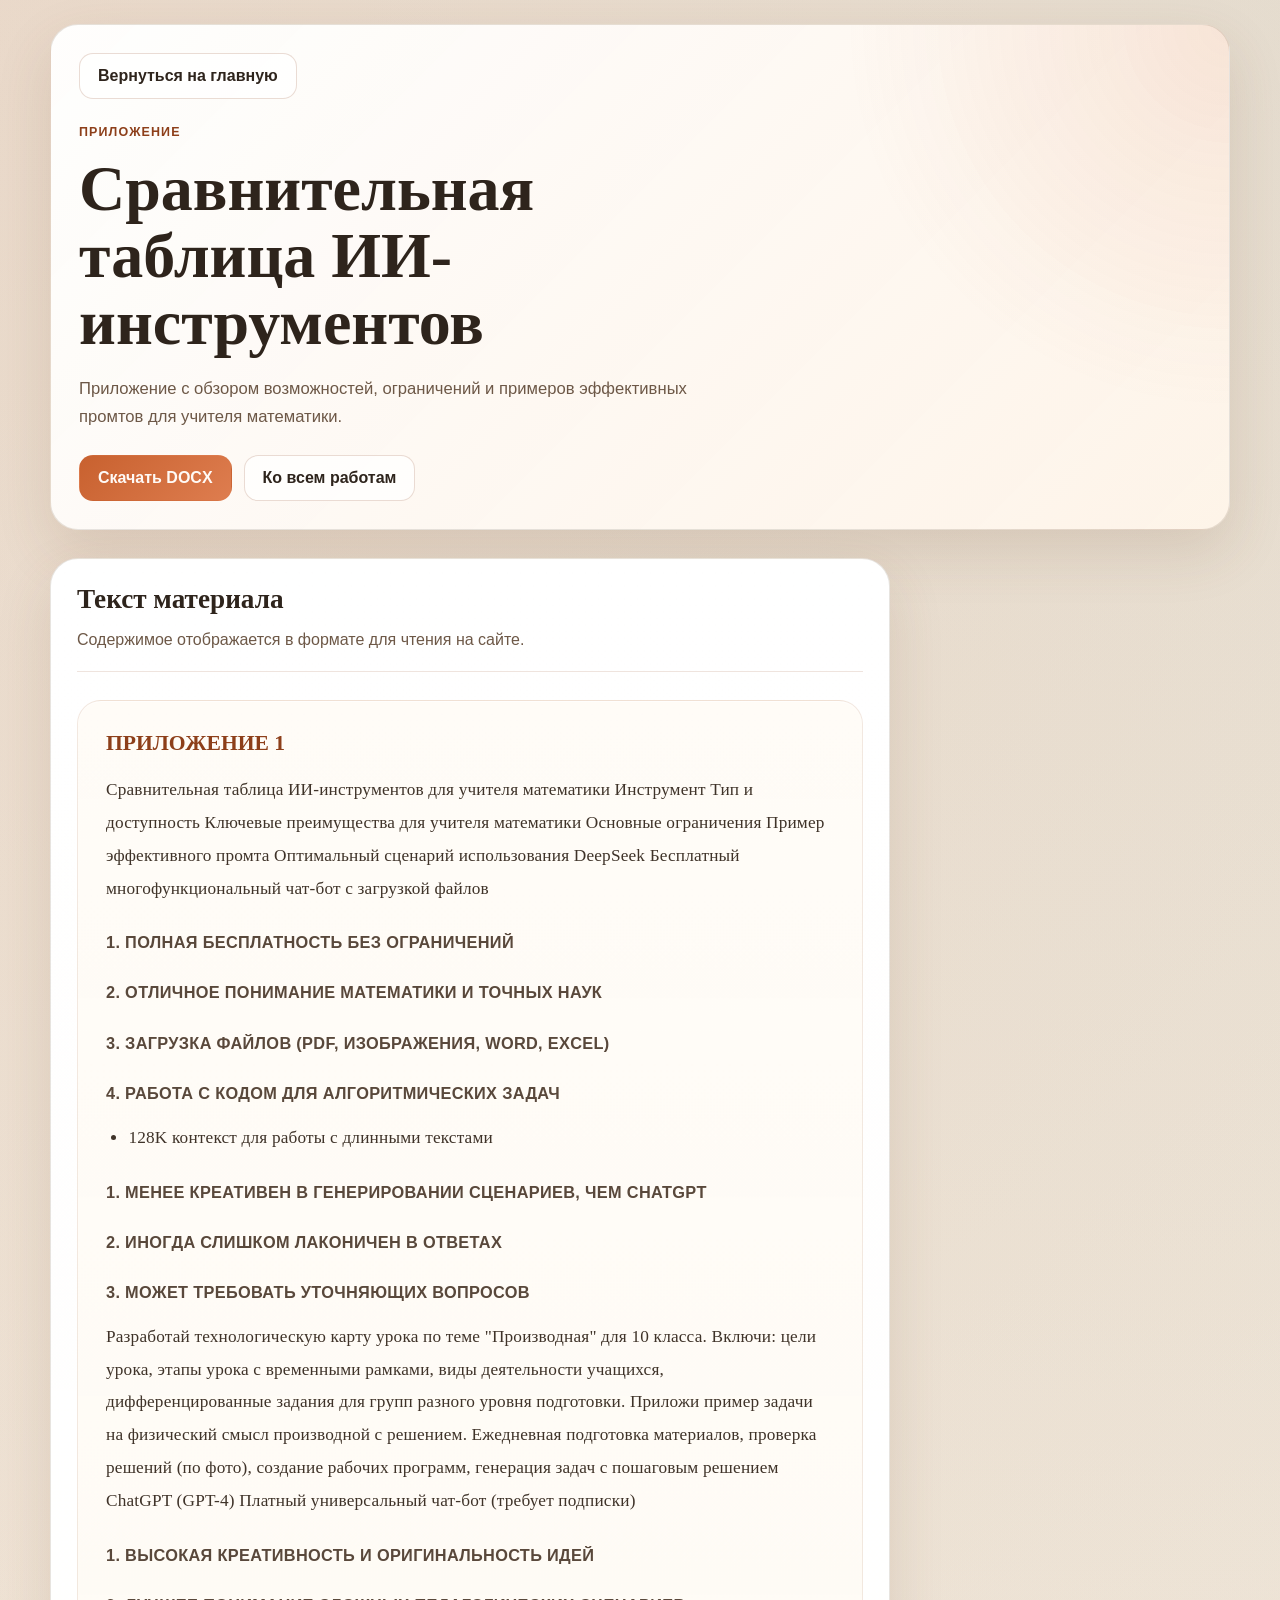
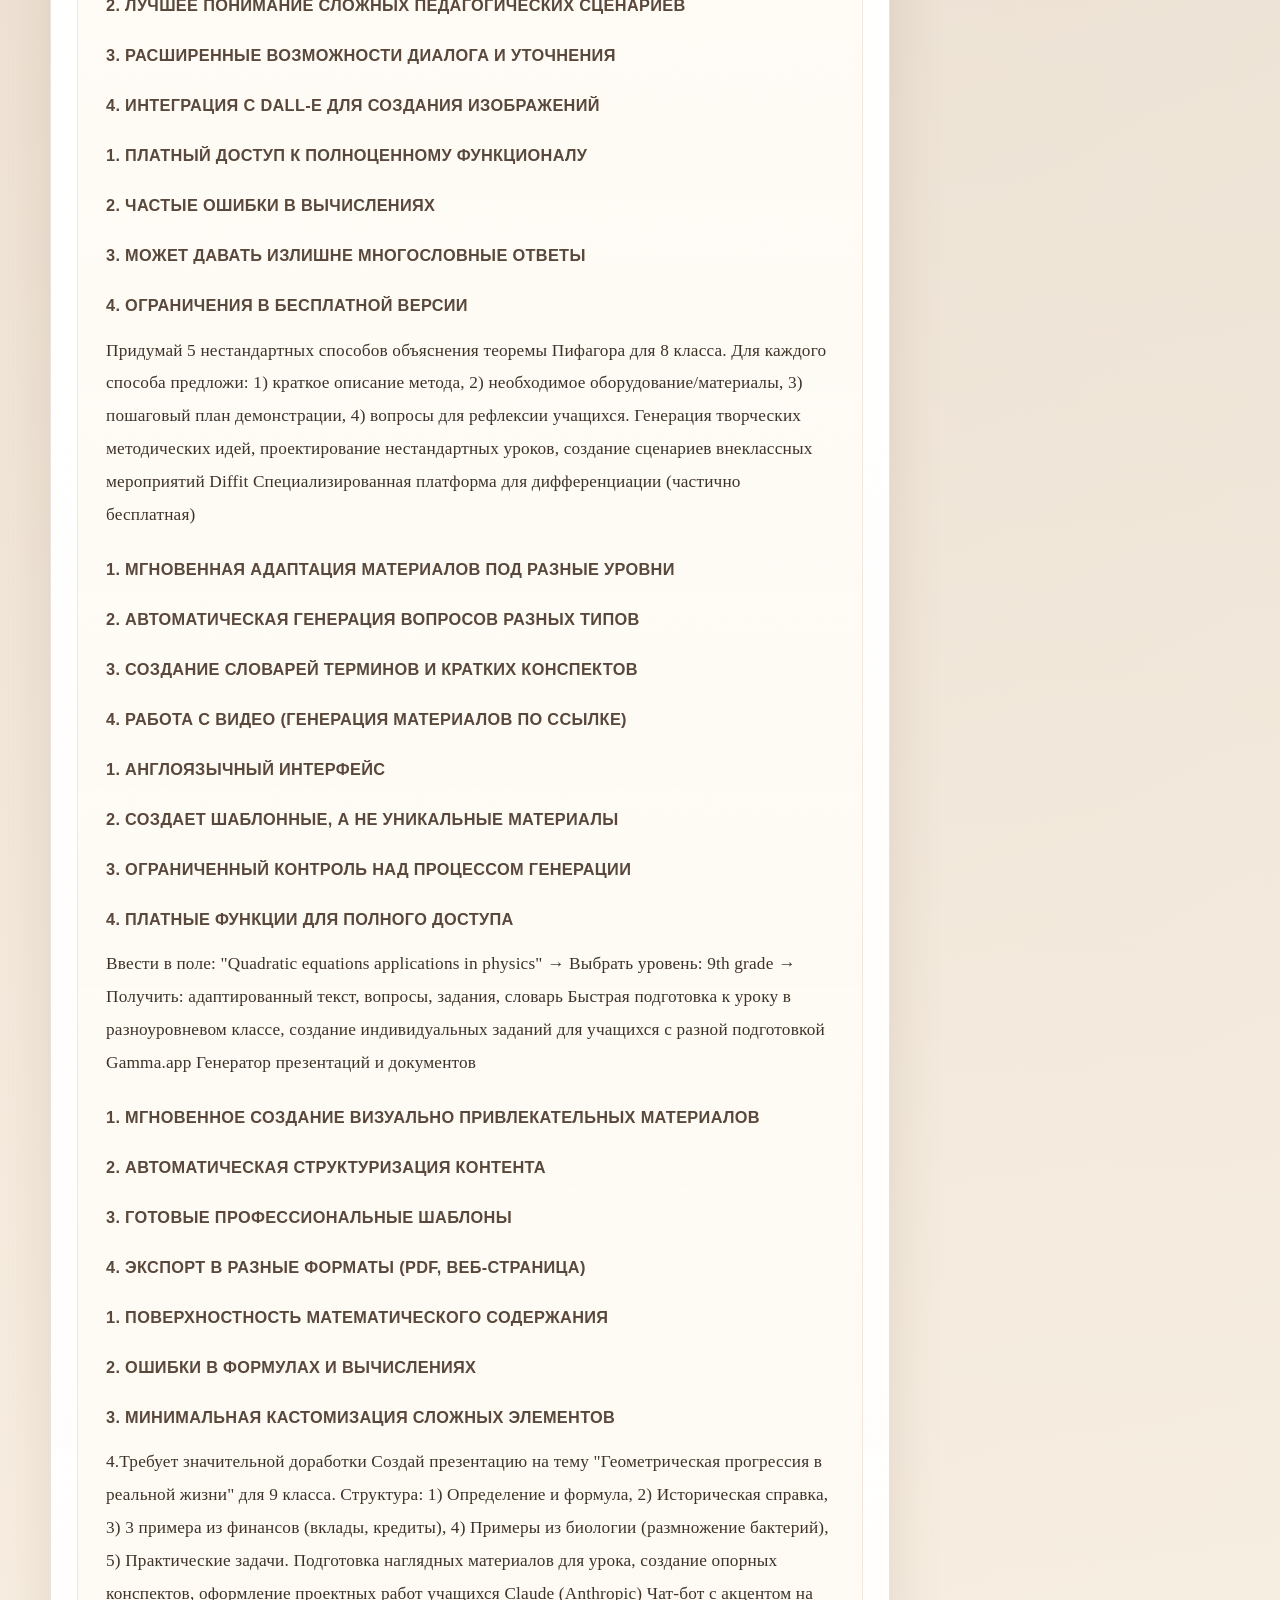
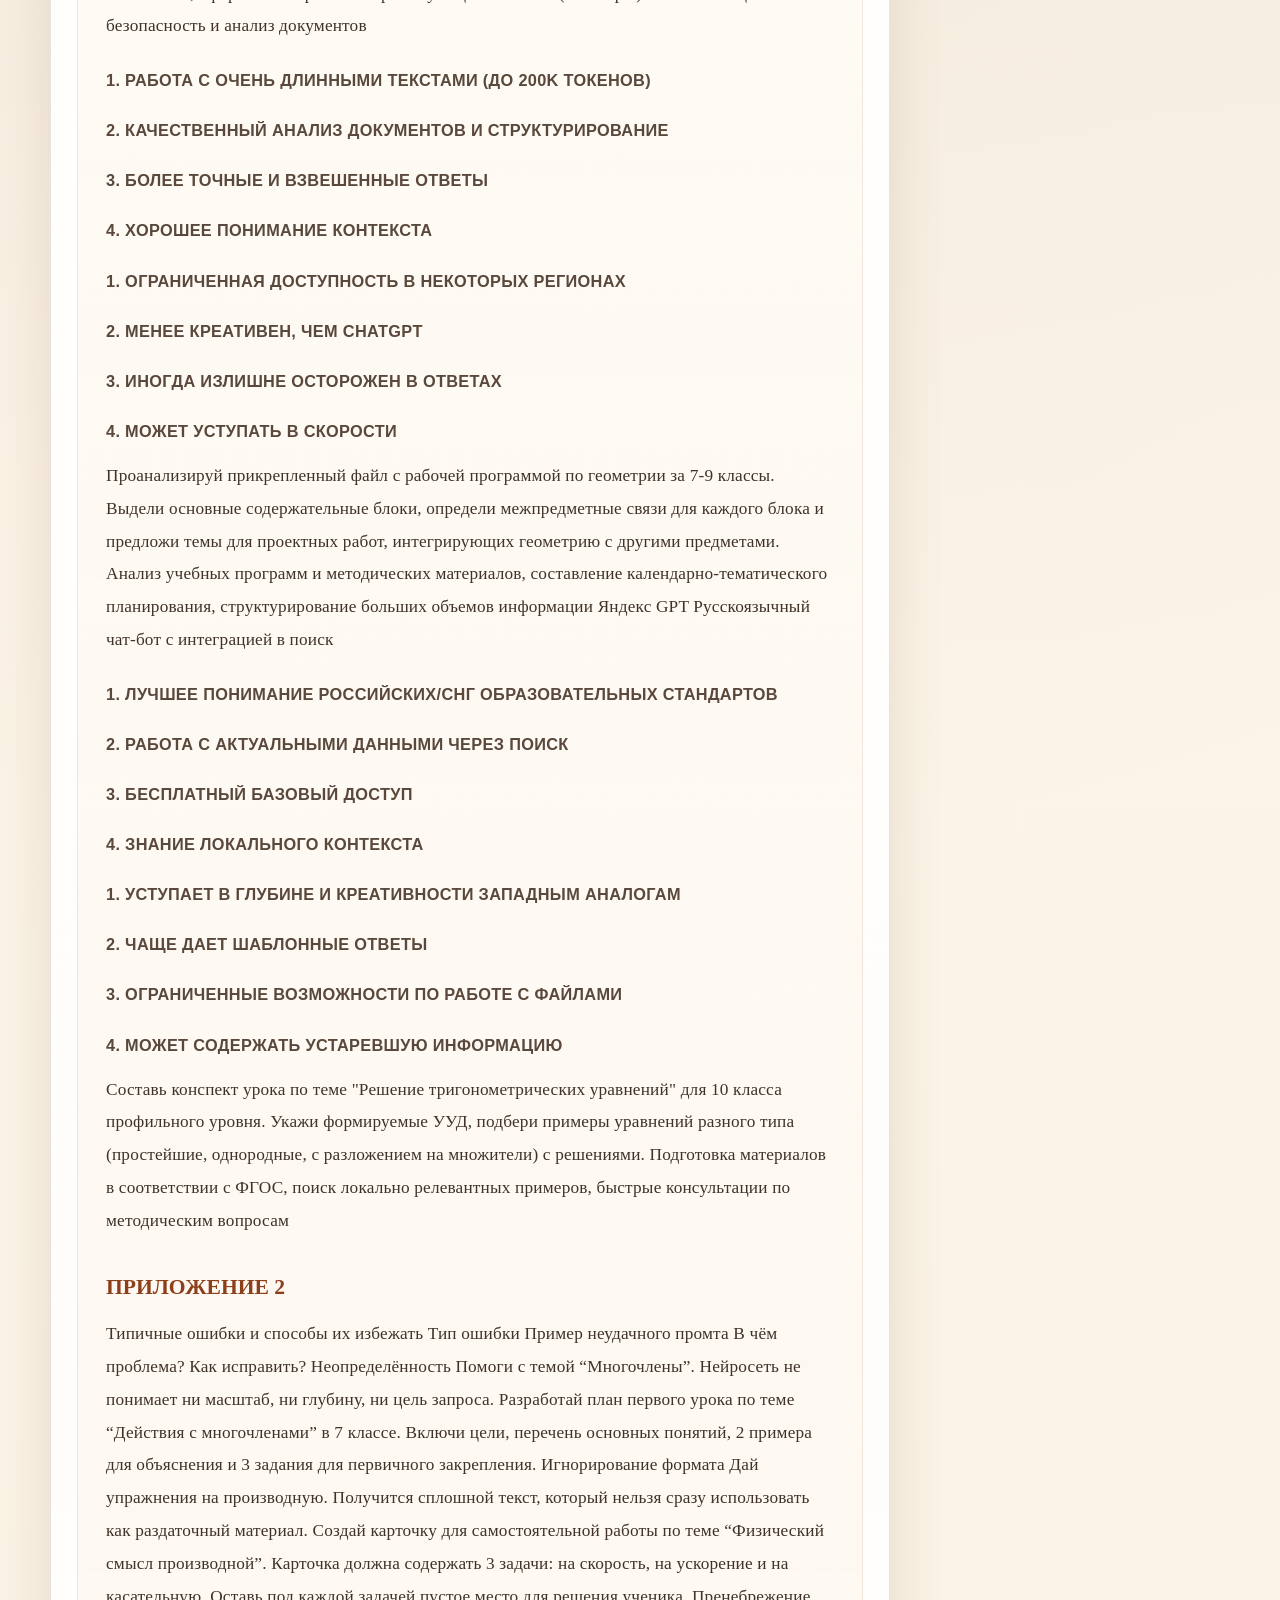
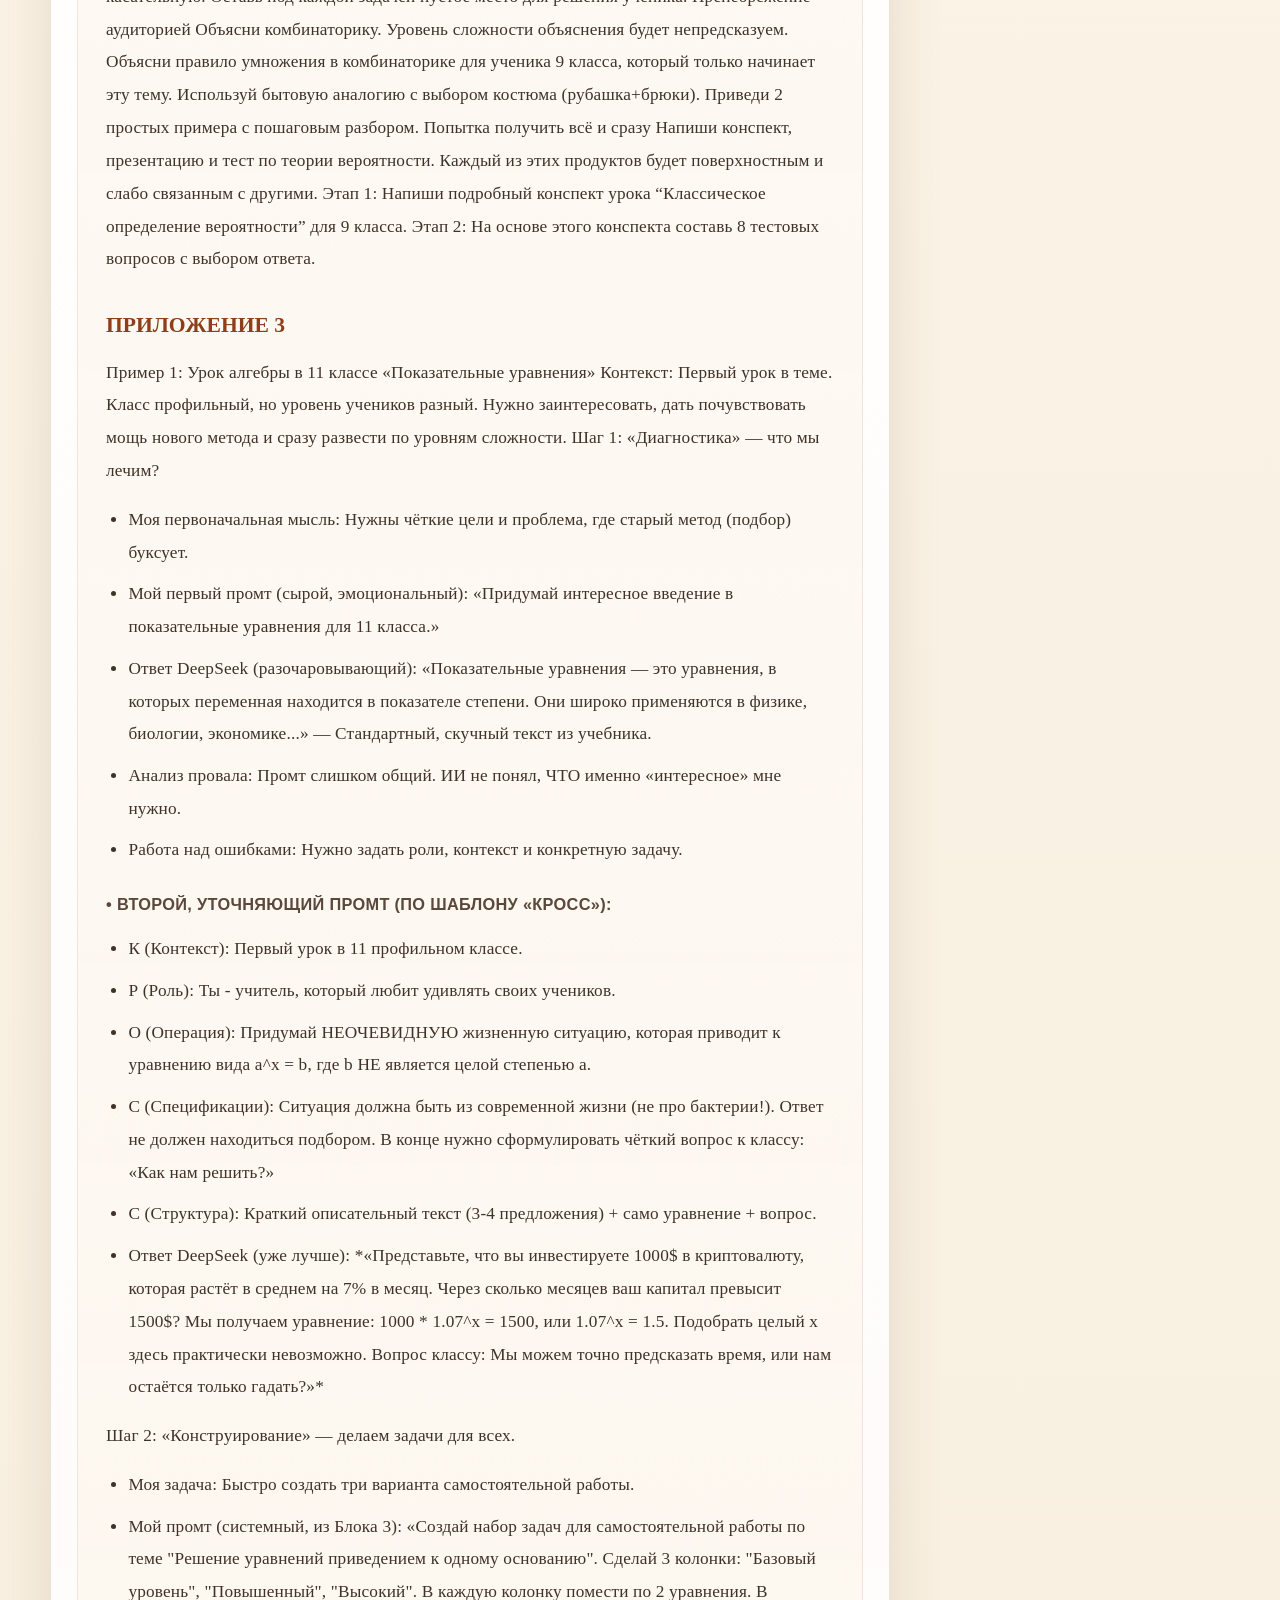
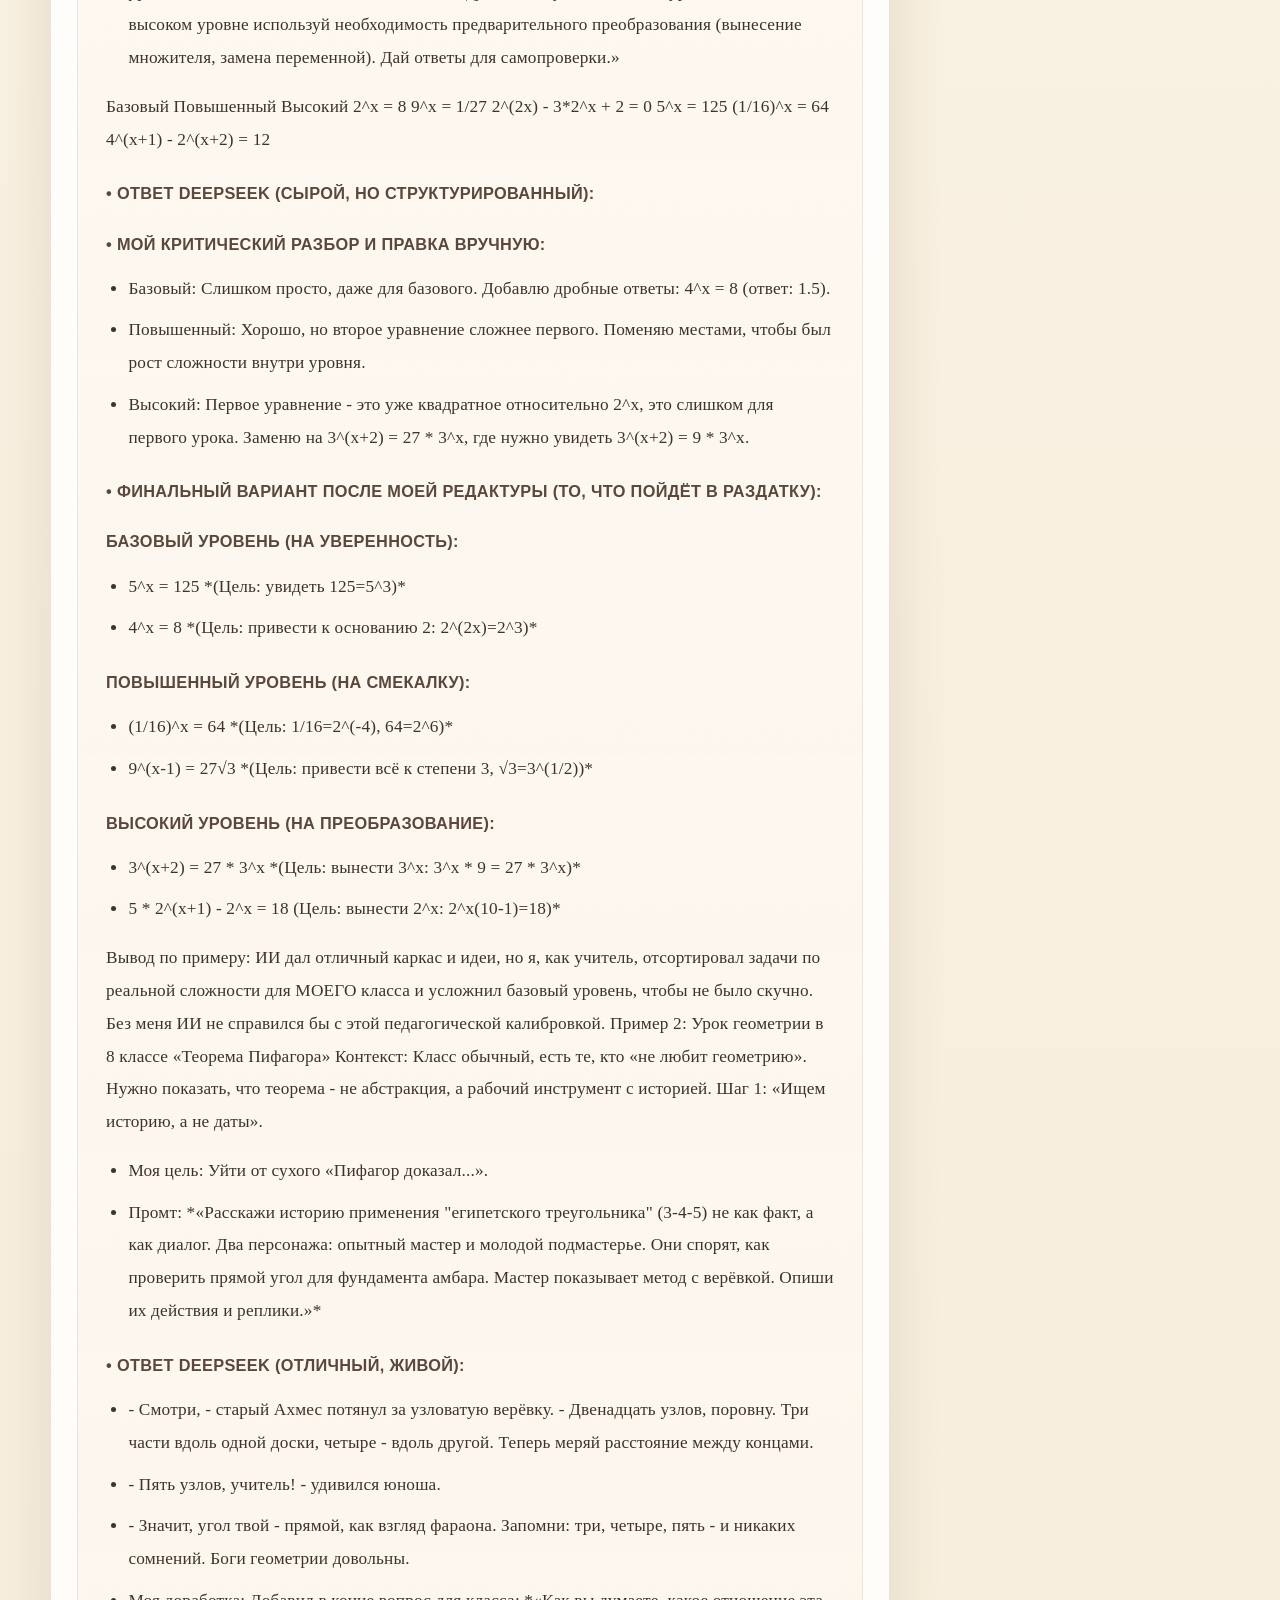
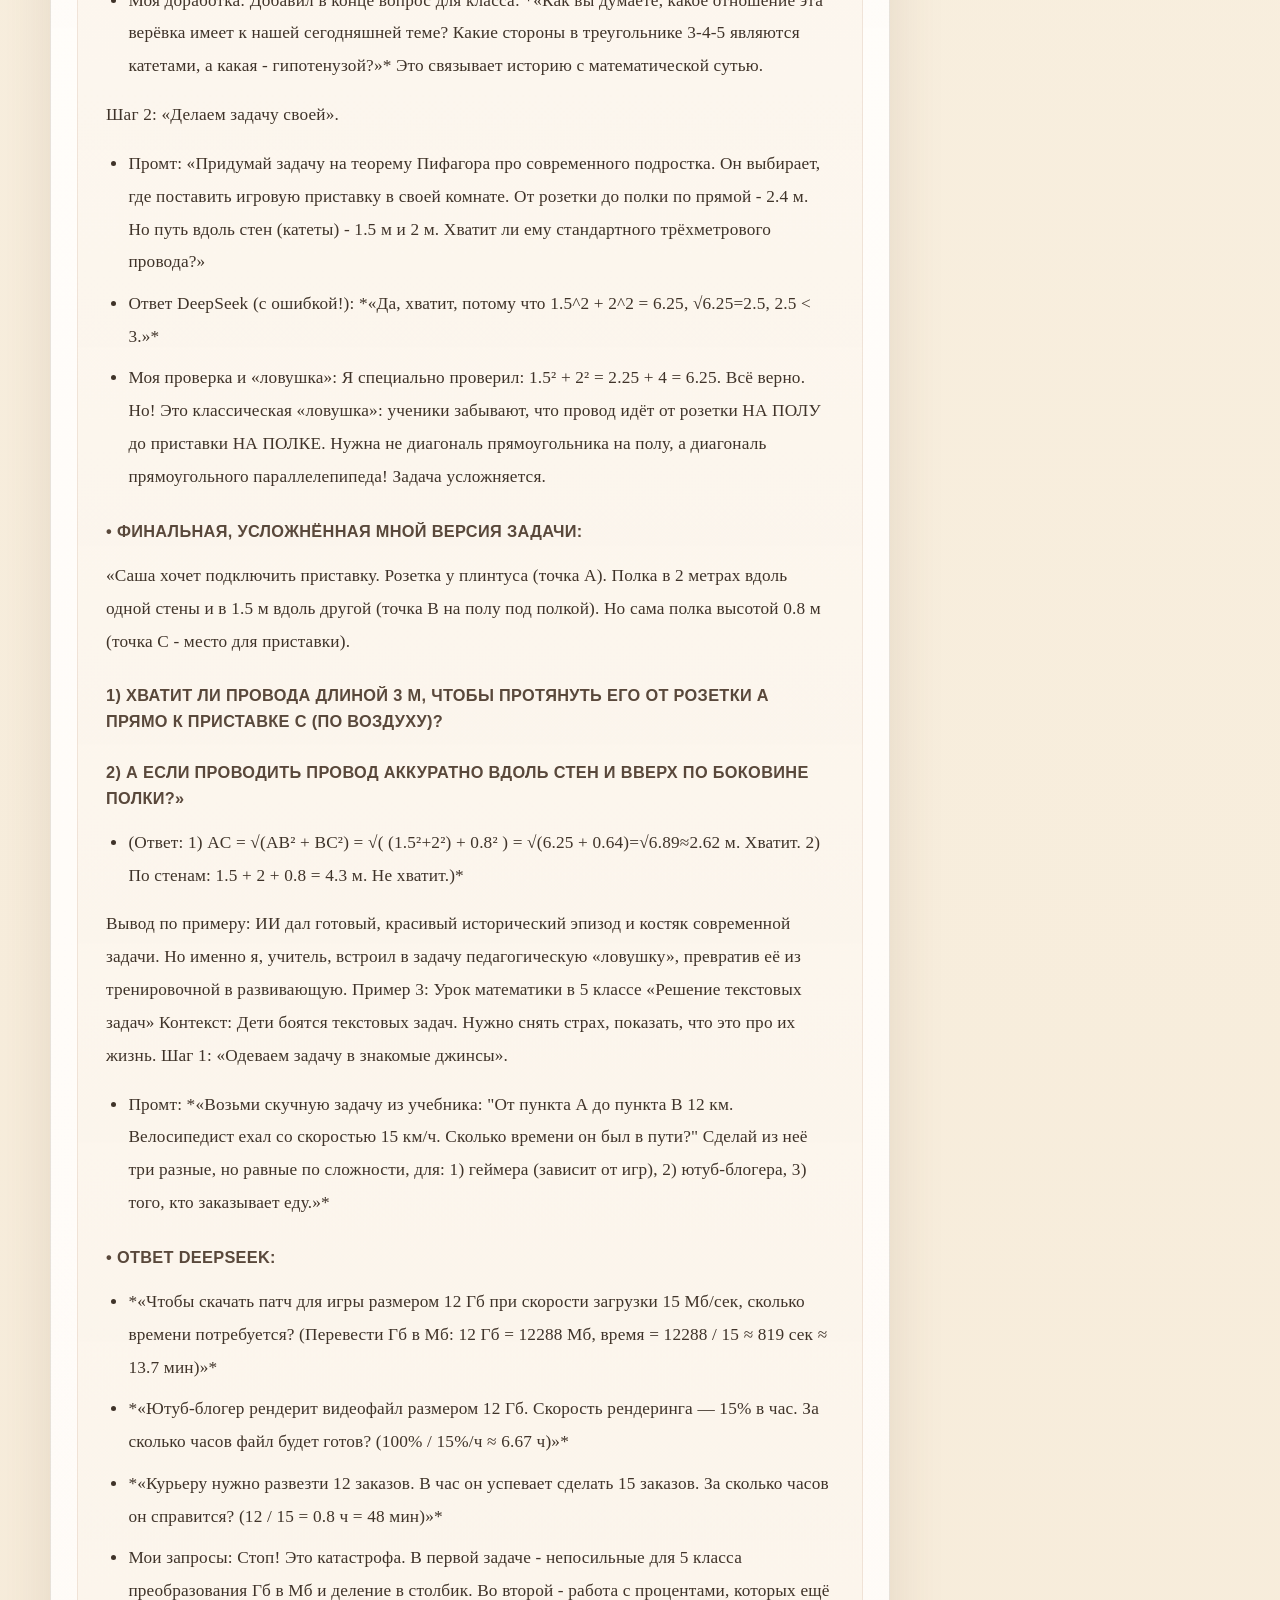
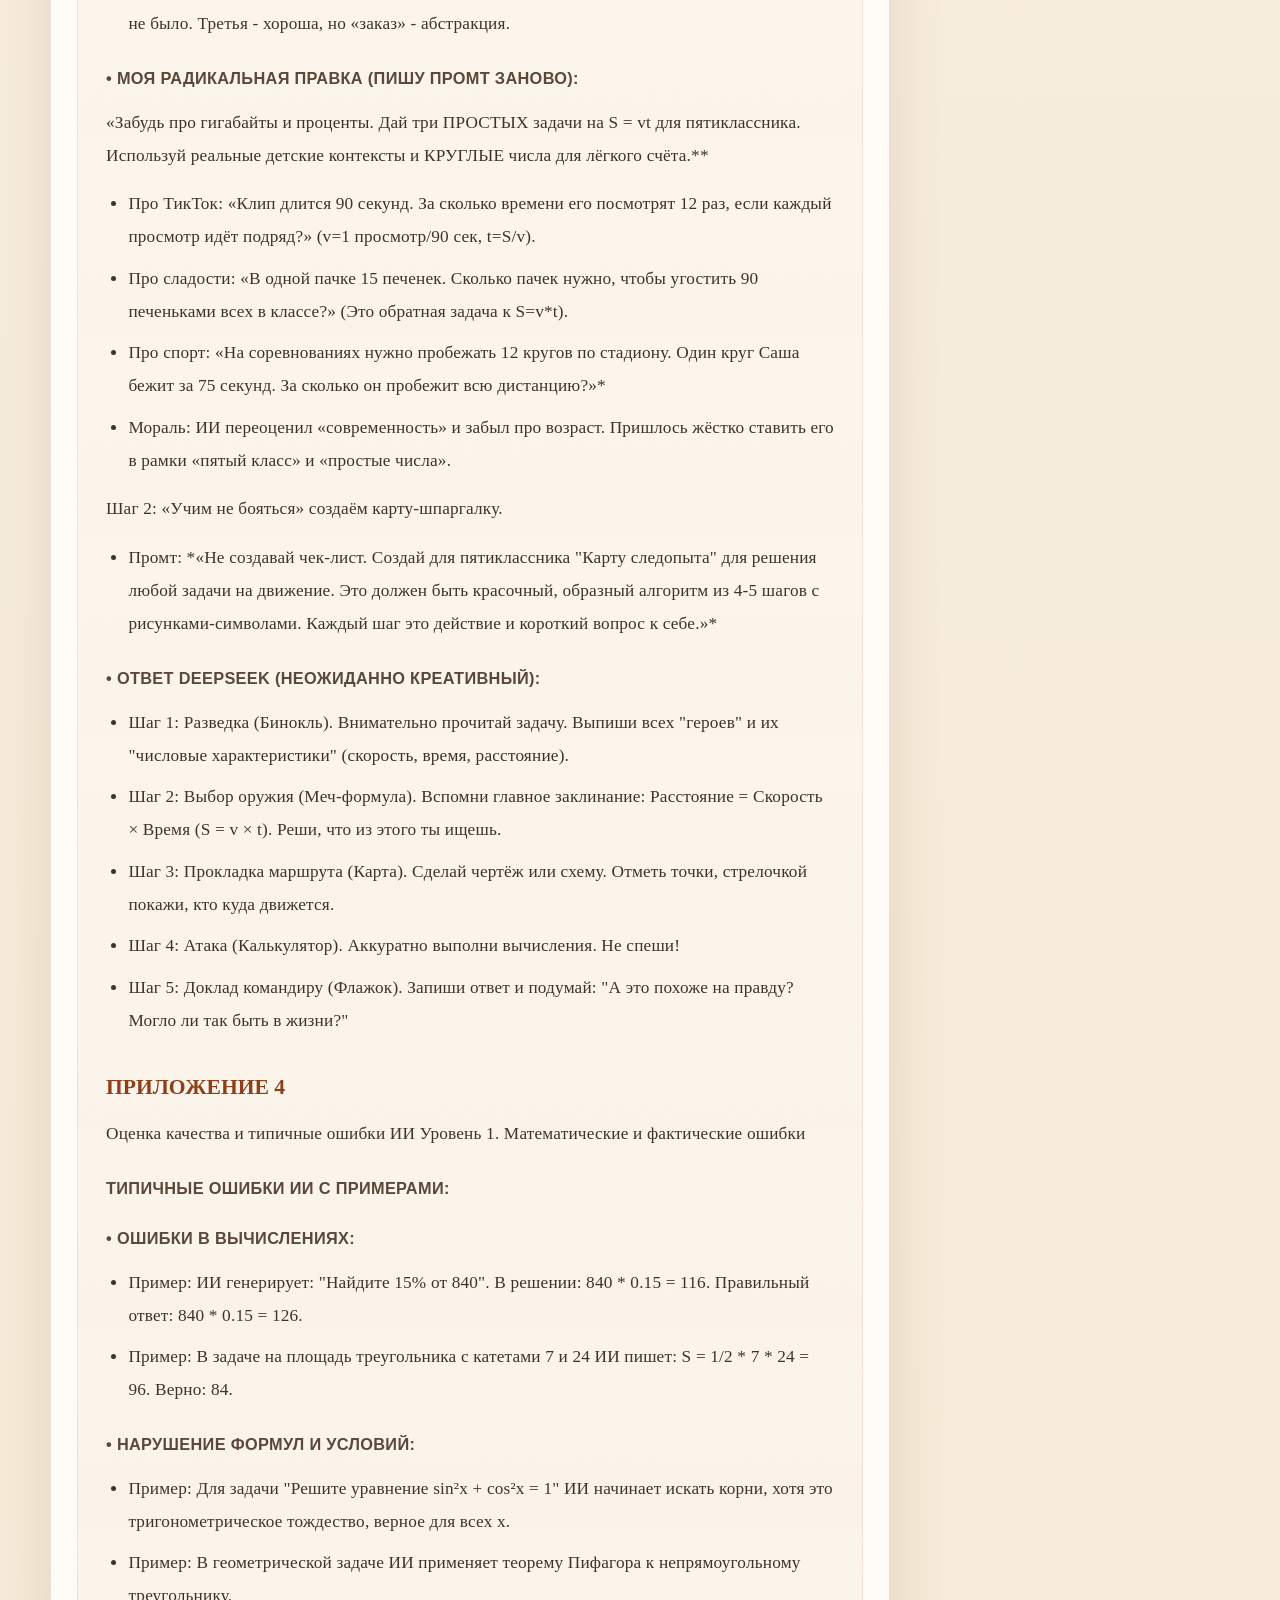
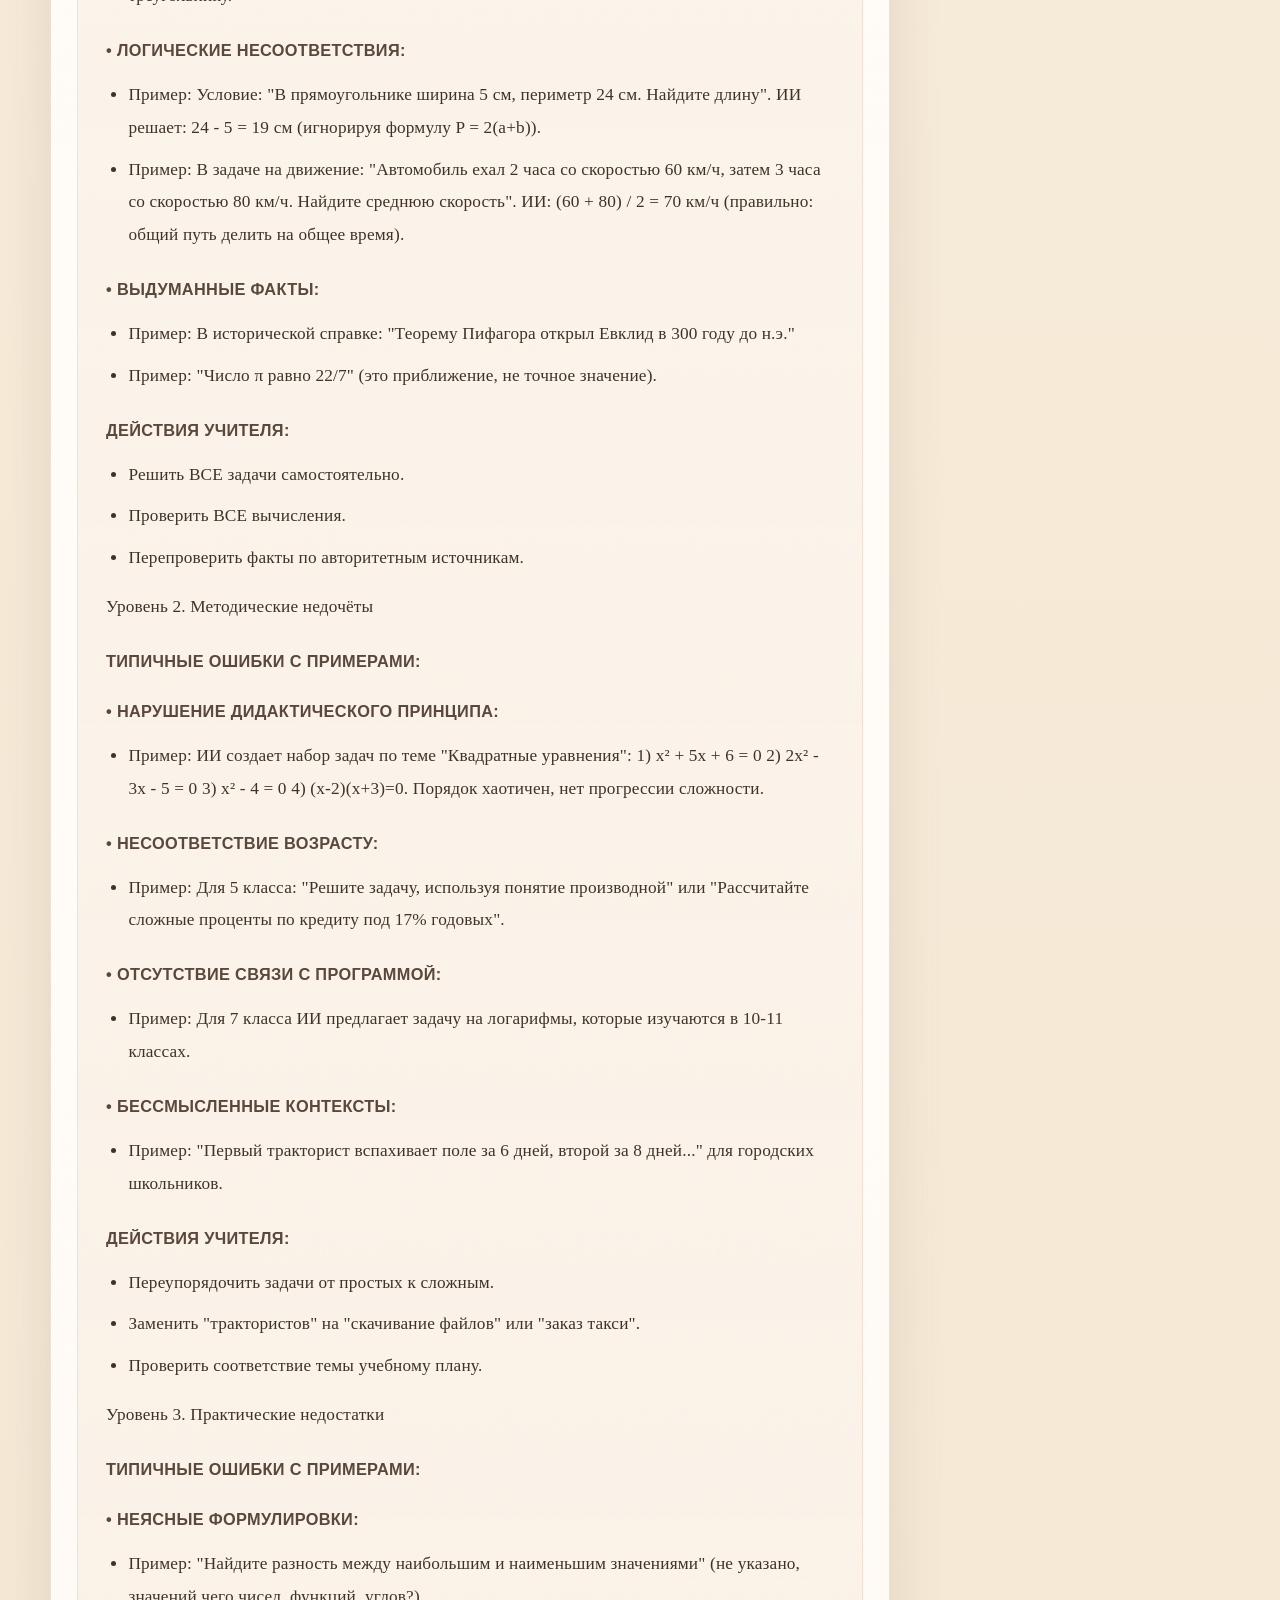
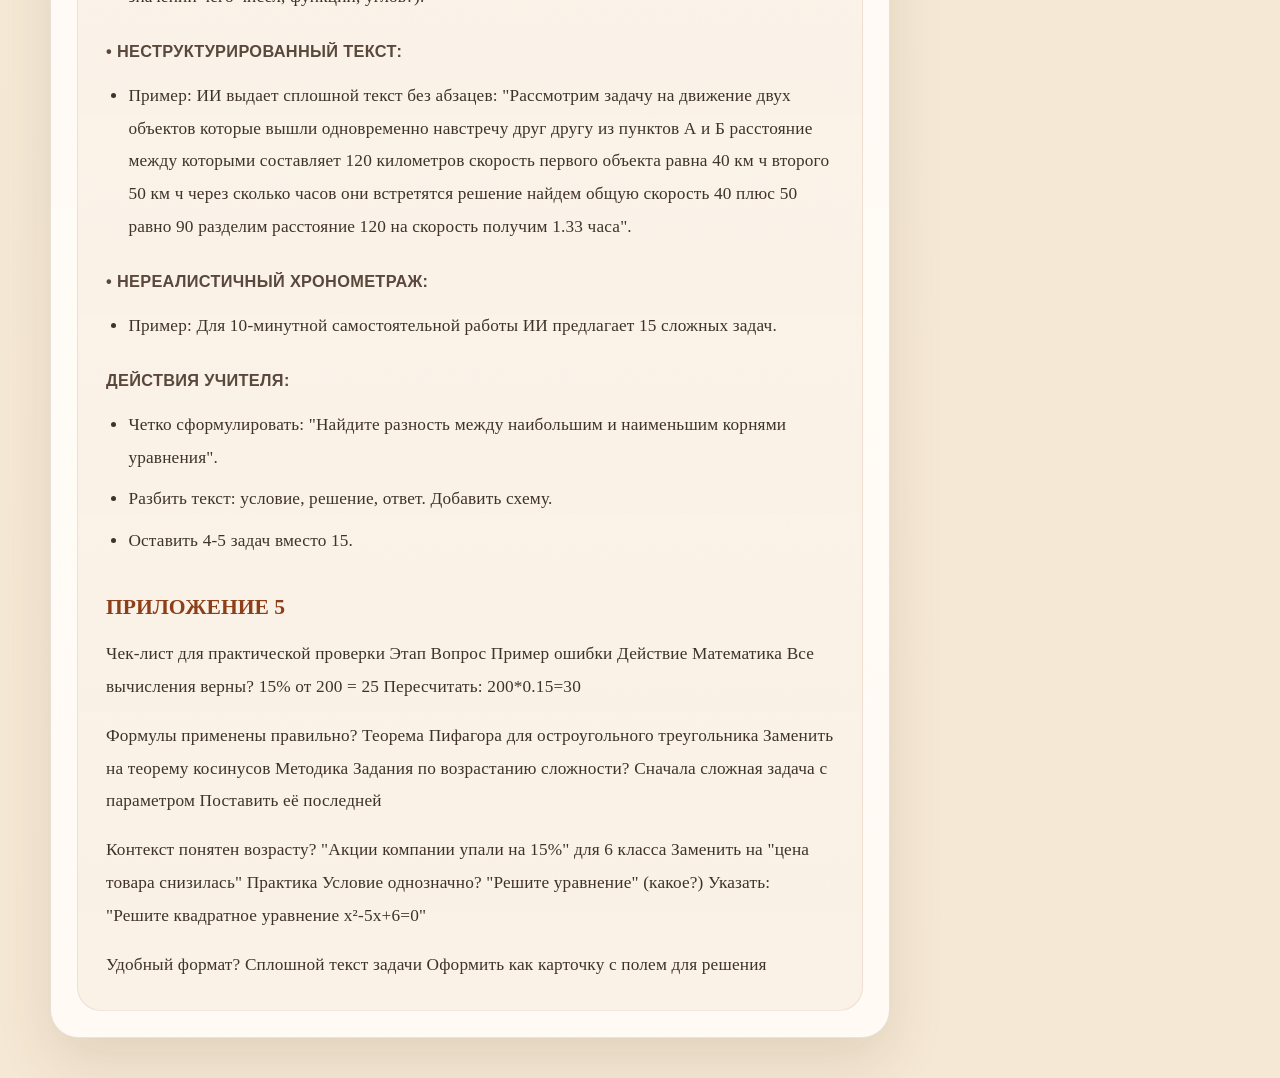
==== works/appendix-ai-tools.html @ 7490696b "Polish portfolio work pages" ====
<!DOCTYPE html>
<html lang="ru">
<head>
  <meta charset="UTF-8">
  <meta name="viewport" content="width=device-width, initial-scale=1.0">
  <title>Сравнительная таблица ИИ-инструментов | Портфолио</title>
  <meta name="description" content="Приложение с обзором возможностей, ограничений и примеров эффективных промтов для учителя математики.">
  <link rel="stylesheet" href="../viewer.css">
</head>
<body>
  <div class="viewer-shell">
    <header class="viewer-header">
      <a class="back-link" href="../index.html">Вернуться на главную</a>
      <div class="viewer-intro">
        <p class="viewer-kicker">Приложение</p>
        <h1>Сравнительная таблица ИИ-инструментов</h1>
        <p class="viewer-summary">Приложение с обзором возможностей, ограничений и примеров эффективных промтов для учителя математики.</p>
      </div>
      <div class="viewer-actions">
        <a class="button button-primary" href="../appendix-ai-tools.docx" download>Скачать DOCX</a>
        <a class="button button-secondary" href="../index.html#works">Ко всем работам</a>
      </div>
    </header>

    <main class="viewer-layout">
      <section class="content-card">
        <div class="content-card-head">
          <h2>Текст материала</h2>
          <p>Содержимое отображается в формате для чтения на сайте.</p>
        </div>
        <article class="document-content">
        <h3>ПРИЛОЖЕНИЕ 1</h3>
        <p>Сравнительная таблица ИИ-инструментов для учителя математики Инструмент Тип и доступность Ключевые преимущества для учителя математики Основные ограничения Пример эффективного промта Оптимальный сценарий использования DeepSeek Бесплатный многофункциональный чат-бот с загрузкой файлов</p>
        <h4>1. Полная бесплатность без ограничений</h4>
        <h4>2. Отличное понимание математики и точных наук</h4>
        <h4>3. Загрузка файлов (PDF, изображения, Word, Excel)</h4>
        <h4>4. Работа с кодом для алгоритмических задач</h4>
        <ul><li>128K контекст для работы с длинными текстами</li></ul>
        <h4>1. Менее креативен в генерировании сценариев, чем ChatGPT</h4>
        <h4>2. Иногда слишком лаконичен в ответах</h4>
        <h4>3. Может требовать уточняющих вопросов</h4>
        <p>Разработай технологическую карту урока по теме &quot;Производная&quot; для 10 класса. Включи: цели урока, этапы урока с временными рамками, виды деятельности учащихся, дифференцированные задания для групп разного уровня подготовки. Приложи пример задачи на физический смысл производной с решением. Ежедневная подготовка материалов, проверка решений (по фото), создание рабочих программ, генерация задач с пошаговым решением ChatGPT (GPT-4) Платный универсальный чат-бот (требует подписки)</p>
        <h4>1. Высокая креативность и оригинальность идей</h4>
        <h4>2. Лучшее понимание сложных педагогических сценариев</h4>
        <h4>3. Расширенные возможности диалога и уточнения</h4>
        <h4>4. Интеграция с DALL-E для создания изображений</h4>
        <h4>1. Платный доступ к полноценному функционалу</h4>
        <h4>2. Частые ошибки в вычислениях</h4>
        <h4>3. Может давать излишне многословные ответы</h4>
        <h4>4. Ограничения в бесплатной версии</h4>
        <p>Придумай 5 нестандартных способов объяснения теоремы Пифагора для 8 класса. Для каждого способа предложи: 1) краткое описание метода, 2) необходимое оборудование/материалы, 3) пошаговый план демонстрации, 4) вопросы для рефлексии учащихся. Генерация творческих методических идей, проектирование нестандартных уроков, создание сценариев внеклассных мероприятий Diffit Специализированная платформа для дифференциации (частично бесплатная)</p>
        <h4>1. Мгновенная адаптация материалов под разные уровни</h4>
        <h4>2. Автоматическая генерация вопросов разных типов</h4>
        <h4>3. Создание словарей терминов и кратких конспектов</h4>
        <h4>4. Работа с видео (генерация материалов по ссылке)</h4>
        <h4>1. Англоязычный интерфейс</h4>
        <h4>2. Создает шаблонные, а не уникальные материалы</h4>
        <h4>3. Ограниченный контроль над процессом генерации</h4>
        <h4>4. Платные функции для полного доступа</h4>
        <p>Ввести в поле: &quot;Quadratic equations applications in physics&quot; → Выбрать уровень: 9th grade → Получить: адаптированный текст, вопросы, задания, словарь Быстрая подготовка к уроку в разноуровневом классе, создание индивидуальных заданий для учащихся с разной подготовкой Gamma.app Генератор презентаций и документов</p>
        <h4>1. Мгновенное создание визуально привлекательных материалов</h4>
        <h4>2. Автоматическая структуризация контента</h4>
        <h4>3. Готовые профессиональные шаблоны</h4>
        <h4>4. Экспорт в разные форматы (PDF, веб-страница)</h4>
        <h4>1. Поверхностность математического содержания</h4>
        <h4>2. Ошибки в формулах и вычислениях</h4>
        <h4>3. Минимальная кастомизация сложных элементов</h4>
        <p>4.Требует значительной доработки Создай презентацию на тему &quot;Геометрическая прогрессия в реальной жизни&quot; для 9 класса. Структура: 1) Определение и формула, 2) Историческая справка, 3) 3 примера из финансов (вклады, кредиты), 4) Примеры из биологии (размножение бактерий), 5) Практические задачи. Подготовка наглядных материалов для урока, создание опорных конспектов, оформление проектных работ учащихся Claude (Anthropic) Чат-бот с акцентом на безопасность и анализ документов</p>
        <h4>1. Работа с очень длинными текстами (до 200K токенов)</h4>
        <h4>2. Качественный анализ документов и структурирование</h4>
        <h4>3. Более точные и взвешенные ответы</h4>
        <h4>4. Хорошее понимание контекста</h4>
        <h4>1. Ограниченная доступность в некоторых регионах</h4>
        <h4>2. Менее креативен, чем ChatGPT</h4>
        <h4>3. Иногда излишне осторожен в ответах</h4>
        <h4>4. Может уступать в скорости</h4>
        <p>Проанализируй прикрепленный файл с рабочей программой по геометрии за 7-9 классы. Выдели основные содержательные блоки, определи межпредметные связи для каждого блока и предложи темы для проектных работ, интегрирующих геометрию с другими предметами. Анализ учебных программ и методических материалов, составление календарно-тематического планирования, структурирование больших объемов информации Яндекс GPT Русскоязычный чат-бот с интеграцией в поиск</p>
        <h4>1. Лучшее понимание российских/СНГ образовательных стандартов</h4>
        <h4>2. Работа с актуальными данными через поиск</h4>
        <h4>3. Бесплатный базовый доступ</h4>
        <h4>4. Знание локального контекста</h4>
        <h4>1. Уступает в глубине и креативности западным аналогам</h4>
        <h4>2. Чаще дает шаблонные ответы</h4>
        <h4>3. Ограниченные возможности по работе с файлами</h4>
        <h4>4. Может содержать устаревшую информацию</h4>
        <p>Составь конспект урока по теме &quot;Решение тригонометрических уравнений&quot; для 10 класса профильного уровня. Укажи формируемые УУД, подбери примеры уравнений разного типа (простейшие, однородные, с разложением на множители) с решениями. Подготовка материалов в соответствии с ФГОС, поиск локально релевантных примеров, быстрые консультации по методическим вопросам</p>
        <h3>ПРИЛОЖЕНИЕ 2</h3>
        <p>Типичные ошибки и способы их избежать Тип ошибки Пример неудачного промта В чём проблема? Как исправить? Неопределённость Помоги с темой “Многочлены”. Нейросеть не понимает ни масштаб, ни глубину, ни цель запроса. Разработай план первого урока по теме “Действия с многочленами” в 7 классе. Включи цели, перечень основных понятий, 2 примера для объяснения и 3 задания для первичного закрепления. Игнорирование формата Дай упражнения на производную. Получится сплошной текст, который нельзя сразу использовать как раздаточный материал. Создай карточку для самостоятельной работы по теме “Физический смысл производной”. Карточка должна содержать 3 задачи: на скорость, на ускорение и на касательную. Оставь под каждой задачей пустое место для решения ученика. Пренебрежение аудиторией Объясни комбинаторику. Уровень сложности объяснения будет непредсказуем. Объясни правило умножения в комбинаторике для ученика 9 класса, который только начинает эту тему. Используй бытовую аналогию с выбором костюма (рубашка+брюки). Приведи 2 простых примера с пошаговым разбором. Попытка получить всё и сразу Напиши конспект, презентацию и тест по теории вероятности. Каждый из этих продуктов будет поверхностным и слабо связанным с другими. Этап 1: Напиши подробный конспект урока “Классическое определение вероятности” для 9 класса. Этап 2: На основе этого конспекта составь 8 тестовых вопросов с выбором ответа.</p>
        <h3>ПРИЛОЖЕНИЕ 3</h3>
        <p>Пример 1: Урок алгебры в 11 классе «Показательные уравнения» Контекст: Первый урок в теме. Класс профильный, но уровень учеников разный. Нужно заинтересовать, дать почувствовать мощь нового метода и сразу развести по уровням сложности. Шаг 1: «Диагностика» — что мы лечим?</p>
        <ul><li>Моя первоначальная мысль: Нужны чёткие цели и проблема, где старый метод (подбор) буксует.</li><li>Мой первый промт (сырой, эмоциональный): «Придумай интересное введение в показательные уравнения для 11 класса.»</li><li>Ответ DeepSeek (разочаровывающий): «Показательные уравнения — это уравнения, в которых переменная находится в показателе степени. Они широко применяются в физике, биологии, экономике...» — Стандартный, скучный текст из учебника.</li><li>Анализ провала: Промт слишком общий. ИИ не понял, ЧТО именно «интересное» мне нужно.</li><li>Работа над ошибками: Нужно задать роли, контекст и конкретную задачу.</li></ul>
        <h4>• Второй, уточняющий промт (по шаблону «КРОСС»):</h4>
        <ul><li>К (Контекст): Первый урок в 11 профильном классе.</li><li>Р (Роль): Ты - учитель, который любит удивлять своих учеников.</li><li>О (Операция): Придумай НЕОЧЕВИДНУЮ жизненную ситуацию, которая приводит к уравнению вида a^x = b, где b НЕ является целой степенью a.</li><li>С (Спецификации): Ситуация должна быть из современной жизни (не про бактерии!). Ответ не должен находиться подбором. В конце нужно сформулировать чёткий вопрос к классу: «Как нам решить?»</li><li>С (Структура): Краткий описательный текст (3-4 предложения) + само уравнение + вопрос.</li><li>Ответ DeepSeek (уже лучше): *«Представьте, что вы инвестируете 1000$ в криптовалюту, которая растёт в среднем на 7% в месяц. Через сколько месяцев ваш капитал превысит 1500$? Мы получаем уравнение: 1000 * 1.07^x = 1500, или 1.07^x = 1.5. Подобрать целый x здесь практически невозможно. Вопрос классу: Мы можем точно предсказать время, или нам остаётся только гадать?»*</li></ul>
        <p>Шаг 2: «Конструирование» — делаем задачи для всех.</p>
        <ul><li>Моя задача: Быстро создать три варианта самостоятельной работы.</li><li>Мой промт (системный, из Блока 3): «Создай набор задач для самостоятельной работы по теме &quot;Решение уравнений приведением к одному основанию&quot;. Сделай 3 колонки: &quot;Базовый уровень&quot;, &quot;Повышенный&quot;, &quot;Высокий&quot;. В каждую колонку помести по 2 уравнения. В высоком уровне используй необходимость предварительного преобразования (вынесение множителя, замена переменной). Дай ответы для самопроверки.»</li></ul>
        <p>Базовый Повышенный Высокий 2^x = 8 9^x = 1/27 2^(2x) - 3*2^x + 2 = 0 5^x = 125 (1/16)^x = 64 4^(x+1) - 2^(x+2) = 12</p>
        <h4>• Ответ DeepSeek (сырой, но структурированный):</h4>
        <h4>• Мой критический разбор и правка вручную:</h4>
        <ul><li>Базовый: Слишком просто, даже для базового. Добавлю дробные ответы: 4^x = 8 (ответ: 1.5).</li><li>Повышенный: Хорошо, но второе уравнение сложнее первого. Поменяю местами, чтобы был рост сложности внутри уровня.</li><li>Высокий: Первое уравнение - это уже квадратное относительно 2^x, это слишком для первого урока. Заменю на 3^(x+2) = 27 * 3^x, где нужно увидеть 3^(x+2) = 9 * 3^x.</li></ul>
        <h4>• Финальный вариант после моей редактуры (то, что пойдёт в раздатку):</h4>
        <h4>Базовый уровень (на уверенность):</h4>
        <ul><li>5^x = 125 *(Цель: увидеть 125=5^3)*</li><li>4^x = 8 *(Цель: привести к основанию 2: 2^(2x)=2^3)*</li></ul>
        <h4>Повышенный уровень (на смекалку):</h4>
        <ul><li>(1/16)^x = 64 *(Цель: 1/16=2^(-4), 64=2^6)*</li><li>9^(x-1) = 27√3 *(Цель: привести всё к степени 3, √3=3^(1/2))*</li></ul>
        <h4>Высокий уровень (на преобразование):</h4>
        <ul><li>3^(x+2) = 27 * 3^x *(Цель: вынести 3^x: 3^x * 9 = 27 * 3^x)*</li><li>5 * 2^(x+1) - 2^x = 18 (Цель: вынести 2^x: 2^x(10-1)=18)*</li></ul>
        <p>Вывод по примеру: ИИ дал отличный каркас и идеи, но я, как учитель, отсортировал задачи по реальной сложности для МОЕГО класса и усложнил базовый уровень, чтобы не было скучно. Без меня ИИ не справился бы с этой педагогической калибровкой. Пример 2: Урок геометрии в 8 классе «Теорема Пифагора» Контекст: Класс обычный, есть те, кто «не любит геометрию». Нужно показать, что теорема - не абстракция, а рабочий инструмент с историей. Шаг 1: «Ищем историю, а не даты».</p>
        <ul><li>Моя цель: Уйти от сухого «Пифагор доказал...».</li><li>Промт: *«Расскажи историю применения &quot;египетского треугольника&quot; (3-4-5) не как факт, а как диалог. Два персонажа: опытный мастер и молодой подмастерье. Они спорят, как проверить прямой угол для фундамента амбара. Мастер показывает метод с верёвкой. Опиши их действия и реплики.»*</li></ul>
        <h4>• Ответ DeepSeek (отличный, живой):</h4>
        <ul><li>- Смотри, - старый Ахмес потянул за узловатую верёвку. - Двенадцать узлов, поровну. Три части вдоль одной доски, четыре - вдоль другой. Теперь меряй расстояние между концами.</li><li>- Пять узлов, учитель! - удивился юноша.</li><li>- Значит, угол твой - прямой, как взгляд фараона. Запомни: три, четыре, пять - и никаких сомнений. Боги геометрии довольны.</li><li>Моя доработка: Добавил в конце вопрос для класса: *«Как вы думаете, какое отношение эта верёвка имеет к нашей сегодняшней теме? Какие стороны в треугольнике 3-4-5 являются катетами, а какая - гипотенузой?»* Это связывает историю с математической сутью.</li></ul>
        <p>Шаг 2: «Делаем задачу своей».</p>
        <ul><li>Промт: «Придумай задачу на теорему Пифагора про современного подростка. Он выбирает, где поставить игровую приставку в своей комнате. От розетки до полки по прямой - 2.4 м. Но путь вдоль стен (катеты) - 1.5 м и 2 м. Хватит ли ему стандартного трёхметрового провода?»</li><li>Ответ DeepSeek (с ошибкой!): *«Да, хватит, потому что 1.5^2 + 2^2 = 6.25, √6.25=2.5, 2.5 &lt; 3.»*</li><li>Моя проверка и «ловушка»: Я специально проверил: 1.5² + 2² = 2.25 + 4 = 6.25. Всё верно. Но! Это классическая «ловушка»: ученики забывают, что провод идёт от розетки НА ПОЛУ до приставки НА ПОЛКЕ. Нужна не диагональ прямоугольника на полу, а диагональ прямоугольного параллелепипеда! Задача усложняется.</li></ul>
        <h4>• Финальная, усложнённая мной версия задачи:</h4>
        <p>«Саша хочет подключить приставку. Розетка у плинтуса (точка А). Полка в 2 метрах вдоль одной стены и в 1.5 м вдоль другой (точка B на полу под полкой). Но сама полка высотой 0.8 м (точка C - место для приставки).</p>
        <h4>1) Хватит ли провода длиной 3 м, чтобы протянуть его от розетки А прямо к приставке С (по воздуху)?</h4>
        <h4>2) А если проводить провод аккуратно вдоль стен и вверх по боковине полки?»</h4>
        <ul><li>(Ответ: 1) AC = √(AB² + BC²) = √( (1.5²+2²) + 0.8² ) = √(6.25 + 0.64)=√6.89≈2.62 м. Хватит. 2) По стенам: 1.5 + 2 + 0.8 = 4.3 м. Не хватит.)*</li></ul>
        <p>Вывод по примеру: ИИ дал готовый, красивый исторический эпизод и костяк современной задачи. Но именно я, учитель, встроил в задачу педагогическую «ловушку», превратив её из тренировочной в развивающую. Пример 3: Урок математики в 5 классе «Решение текстовых задач» Контекст: Дети боятся текстовых задач. Нужно снять страх, показать, что это про их жизнь. Шаг 1: «Одеваем задачу в знакомые джинсы».</p>
        <ul><li>Промт: *«Возьми скучную задачу из учебника: &quot;От пункта А до пункта В 12 км. Велосипедист ехал со скоростью 15 км/ч. Сколько времени он был в пути?&quot; Сделай из неё три разные, но равные по сложности, для: 1) геймера (зависит от игр), 2) ютуб-блогера, 3) того, кто заказывает еду.»*</li></ul>
        <h4>• Ответ DeepSeek:</h4>
        <ul><li>*«Чтобы скачать патч для игры размером 12 Гб при скорости загрузки 15 Мб/сек, сколько времени потребуется? (Перевести Гб в Мб: 12 Гб = 12288 Мб, время = 12288 / 15 ≈ 819 сек ≈ 13.7 мин)»*</li><li>*«Ютуб-блогер рендерит видеофайл размером 12 Гб. Скорость рендеринга — 15% в час. За сколько часов файл будет готов? (100% / 15%/ч ≈ 6.67 ч)»*</li><li>*«Курьеру нужно развезти 12 заказов. В час он успевает сделать 15 заказов. За сколько часов он справится? (12 / 15 = 0.8 ч = 48 мин)»*</li><li>Мои запросы: Стоп! Это катастрофа. В первой задаче - непосильные для 5 класса преобразования Гб в Мб и деление в столбик. Во второй - работа с процентами, которых ещё не было. Третья - хороша, но «заказ» - абстракция.</li></ul>
        <h4>• Моя радикальная правка (пишу промт заново):</h4>
        <p>«Забудь про гигабайты и проценты. Дай три ПРОСТЫХ задачи на S = vt для пятиклассника. Используй реальные детские контексты и КРУГЛЫЕ числа для лёгкого счёта.**</p>
        <ul><li>Про ТикТок: «Клип длится 90 секунд. За сколько времени его посмотрят 12 раз, если каждый просмотр идёт подряд?» (v=1 просмотр/90 сек, t=S/v).</li><li>Про сладости: «В одной пачке 15 печенек. Сколько пачек нужно, чтобы угостить 90 печеньками всех в классе?» (Это обратная задача к S=v*t).</li><li>Про спорт: «На соревнованиях нужно пробежать 12 кругов по стадиону. Один круг Саша бежит за 75 секунд. За сколько он пробежит всю дистанцию?»*</li><li>Мораль: ИИ переоценил «современность» и забыл про возраст. Пришлось жёстко ставить его в рамки «пятый класс» и «простые числа».</li></ul>
        <p>Шаг 2: «Учим не бояться» создаём карту-шпаргалку.</p>
        <ul><li>Промт: *«Не создавай чек-лист. Создай для пятиклассника &quot;Карту следопыта&quot; для решения любой задачи на движение. Это должен быть красочный, образный алгоритм из 4-5 шагов с рисунками-символами. Каждый шаг это действие и короткий вопрос к себе.»*</li></ul>
        <h4>• Ответ DeepSeek (неожиданно креативный):</h4>
        <ul><li>Шаг 1: Разведка (Бинокль). Внимательно прочитай задачу. Выпиши всех &quot;героев&quot; и их &quot;числовые характеристики&quot; (скорость, время, расстояние).</li><li>Шаг 2: Выбор оружия (Меч-формула). Вспомни главное заклинание: Расстояние = Скорость × Время (S = v × t). Реши, что из этого ты ищешь.</li><li>Шаг 3: Прокладка маршрута (Карта). Сделай чертёж или схему. Отметь точки, стрелочкой покажи, кто куда движется.</li><li>Шаг 4: Атака (Калькулятор). Аккуратно выполни вычисления. Не спеши!</li><li>Шаг 5: Доклад командиру (Флажок). Запиши ответ и подумай: &quot;А это похоже на правду? Могло ли так быть в жизни?&quot;</li></ul>
        <h3>ПРИЛОЖЕНИЕ 4</h3>
        <p>Оценка качества и типичные ошибки ИИ Уровень 1. Математические и фактические ошибки</p>
        <h4>Типичные ошибки ИИ с примерами:</h4>
        <h4>• Ошибки в вычислениях:</h4>
        <ul><li>Пример: ИИ генерирует: &quot;Найдите 15% от 840&quot;. В решении: 840 * 0.15 = 116. Правильный ответ: 840 * 0.15 = 126.</li><li>Пример: В задаче на площадь треугольника с катетами 7 и 24 ИИ пишет: S = 1/2 * 7 * 24 = 96. Верно: 84.</li></ul>
        <h4>• Нарушение формул и условий:</h4>
        <ul><li>Пример: Для задачи &quot;Решите уравнение sin²x + cos²x = 1&quot; ИИ начинает искать корни, хотя это тригонометрическое тождество, верное для всех x.</li><li>Пример: В геометрической задаче ИИ применяет теорему Пифагора к непрямоугольному треугольнику.</li></ul>
        <h4>• Логические несоответствия:</h4>
        <ul><li>Пример: Условие: &quot;В прямоугольнике ширина 5 см, периметр 24 см. Найдите длину&quot;. ИИ решает: 24 - 5 = 19 см (игнорируя формулу P = 2(a+b)).</li><li>Пример: В задаче на движение: &quot;Автомобиль ехал 2 часа со скоростью 60 км/ч, затем 3 часа со скоростью 80 км/ч. Найдите среднюю скорость&quot;. ИИ: (60 + 80) / 2 = 70 км/ч (правильно: общий путь делить на общее время).</li></ul>
        <h4>• Выдуманные факты:</h4>
        <ul><li>Пример: В исторической справке: &quot;Теорему Пифагора открыл Евклид в 300 году до н.э.&quot;</li><li>Пример: &quot;Число π равно 22/7&quot; (это приближение, не точное значение).</li></ul>
        <h4>Действия учителя:</h4>
        <ul><li>Решить ВСЕ задачи самостоятельно.</li><li>Проверить ВСЕ вычисления.</li><li>Перепроверить факты по авторитетным источникам.</li></ul>
        <p>Уровень 2. Методические недочёты</p>
        <h4>Типичные ошибки с примерами:</h4>
        <h4>• Нарушение дидактического принципа:</h4>
        <ul><li>Пример: ИИ создает набор задач по теме &quot;Квадратные уравнения&quot;: 1) x² + 5x + 6 = 0 2) 2x² - 3x - 5 = 0 3) x² - 4 = 0 4) (x-2)(x+3)=0. Порядок хаотичен, нет прогрессии сложности.</li></ul>
        <h4>• Несоответствие возрасту:</h4>
        <ul><li>Пример: Для 5 класса: &quot;Решите задачу, используя понятие производной&quot; или &quot;Рассчитайте сложные проценты по кредиту под 17% годовых&quot;.</li></ul>
        <h4>• Отсутствие связи с программой:</h4>
        <ul><li>Пример: Для 7 класса ИИ предлагает задачу на логарифмы, которые изучаются в 10-11 классах.</li></ul>
        <h4>• Бессмысленные контексты:</h4>
        <ul><li>Пример: &quot;Первый тракторист вспахивает поле за 6 дней, второй за 8 дней...&quot; для городских школьников.</li></ul>
        <h4>Действия учителя:</h4>
        <ul><li>Переупорядочить задачи от простых к сложным.</li><li>Заменить &quot;трактористов&quot; на &quot;скачивание файлов&quot; или &quot;заказ такси&quot;.</li><li>Проверить соответствие темы учебному плану.</li></ul>
        <p>Уровень 3. Практические недостатки</p>
        <h4>Типичные ошибки с примерами:</h4>
        <h4>• Неясные формулировки:</h4>
        <ul><li>Пример: &quot;Найдите разность между наибольшим и наименьшим значениями&quot; (не указано, значений чего чисел, функций, углов?).</li></ul>
        <h4>• Неструктурированный текст:</h4>
        <ul><li>Пример: ИИ выдает сплошной текст без абзацев: &quot;Рассмотрим задачу на движение двух объектов которые вышли одновременно навстречу друг другу из пунктов А и Б расстояние между которыми составляет 120 километров скорость первого объекта равна 40 км ч второго 50 км ч через сколько часов они встретятся решение найдем общую скорость 40 плюс 50 равно 90 разделим расстояние 120 на скорость получим 1.33 часа&quot;.</li></ul>
        <h4>• Нереалистичный хронометраж:</h4>
        <ul><li>Пример: Для 10-минутной самостоятельной работы ИИ предлагает 15 сложных задач.</li></ul>
        <h4>Действия учителя:</h4>
        <ul><li>Четко сформулировать: &quot;Найдите разность между наибольшим и наименьшим корнями уравнения&quot;.</li><li>Разбить текст: условие, решение, ответ. Добавить схему.</li><li>Оставить 4-5 задач вместо 15.</li></ul>
        <h3>ПРИЛОЖЕНИЕ 5</h3>
        <p>Чек-лист для практической проверки Этап Вопрос Пример ошибки Действие Математика Все вычисления верны? 15% от 200 = 25 Пересчитать: 200*0.15=30</p>
        <p>Формулы применены правильно? Теорема Пифагора для остроугольного треугольника Заменить на теорему косинусов Методика Задания по возрастанию сложности? Сначала сложная задача с параметром Поставить её последней</p>
        <p>Контекст понятен возрасту? &quot;Акции компании упали на 15%&quot; для 6 класса Заменить на &quot;цена товара снизилась&quot; Практика Условие однозначно? &quot;Решите уравнение&quot; (какое?) Указать: &quot;Решите квадратное уравнение x²-5x+6=0&quot;</p>
        <p>Удобный формат? Сплошной текст задачи Оформить как карточку с полем для решения</p>
        </article>
      </section>
    </main>
  </div>
</body>
</html>
---- viewer.css ----
:root {
  --bg: #f7efe4;
  --panel: #fffdf9;
  --panel-soft: #fff8f0;
  --line: rgba(89, 64, 36, 0.14);
  --text: #2e241c;
  --muted: #6d5847;
  --accent: #c8612f;
  --accent-deep: #8d3f1a;
  --accent-soft: rgba(200, 97, 47, 0.1);
  --shadow: 0 22px 56px rgba(105, 72, 42, 0.14);
}

* {
  box-sizing: border-box;
}

body {
  margin: 0;
  min-height: 100vh;
  font-family: "Avenir Next", "Trebuchet MS", "Segoe UI", sans-serif;
  color: var(--text);
  background:
    radial-gradient(circle at top left, rgba(200, 97, 47, 0.16), transparent 30%),
    radial-gradient(circle at top right, rgba(96, 152, 137, 0.14), transparent 28%),
    linear-gradient(180deg, #fff9f1 0%, #f8efdf 52%, #f5e8d4 100%);
}

a {
  color: inherit;
  text-decoration: none;
}

img {
  display: block;
  max-width: 100%;
}

.viewer-shell {
  width: min(1180px, calc(100% - 32px));
  margin: 0 auto;
  padding: 24px 0 40px;
}

.viewer-header,
.content-card,
.side-card {
  border: 1px solid var(--line);
  border-radius: 28px;
  background: var(--panel);
  box-shadow: var(--shadow);
}

.viewer-header {
  padding: 28px;
  background:
    radial-gradient(circle at top right, rgba(200, 97, 47, 0.12), transparent 30%),
    linear-gradient(135deg, rgba(255, 255, 255, 0.96), rgba(255, 245, 234, 0.92));
}

.back-link,
.button {
  display: inline-flex;
  align-items: center;
  justify-content: center;
  min-height: 46px;
  padding: 12px 18px;
  border-radius: 14px;
  border: 1px solid rgba(141, 63, 26, 0.18);
  font-weight: 600;
}

.back-link {
  margin-bottom: 26px;
  background: rgba(255, 255, 255, 0.7);
}

.viewer-kicker {
  margin: 0 0 16px;
  color: var(--accent-deep);
  text-transform: uppercase;
  letter-spacing: 0.09em;
  font-size: 0.78rem;
  font-weight: 700;
}

.viewer-intro h1,
.content-card h2,
.side-card h2 {
  margin: 0;
  font-family: Georgia, "Times New Roman", serif;
  line-height: 1.05;
}

.viewer-intro h1 {
  font-size: clamp(2.2rem, 5vw, 4rem);
  max-width: 15ch;
  text-wrap: balance;
}

.viewer-summary,
.content-card-head p {
  color: var(--muted);
  line-height: 1.7;
}

.viewer-summary {
  max-width: 72ch;
  margin: 18px 0 0;
  font-size: 1.04rem;
}

.viewer-actions {
  display: flex;
  flex-wrap: wrap;
  gap: 12px;
  margin-top: 24px;
}

.button-primary {
  color: #fffaf6;
  background: linear-gradient(135deg, var(--accent), #de7d4f);
  border-color: transparent;
}

.button-secondary {
  background: rgba(255, 255, 255, 0.72);
}

.viewer-layout {
  display: grid;
  grid-template-columns: minmax(0, 1fr) 320px;
  gap: 20px;
  margin-top: 28px;
}

.content-card {
  padding: 26px;
  background:
    linear-gradient(180deg, rgba(255, 255, 255, 0.98), rgba(255, 250, 244, 0.95)),
    var(--panel);
}

.content-card-head {
  margin-bottom: 28px;
  padding-bottom: 18px;
  border-bottom: 1px solid rgba(141, 63, 26, 0.14);
}

.content-card-head h2 {
  font-size: 1.7rem;
}

.content-card-head p {
  margin: 12px 0 0;
}

.document-content {
  padding: 28px;
  border: 1px solid rgba(141, 63, 26, 0.1);
  border-radius: 24px;
  background:
    linear-gradient(180deg, rgba(255, 252, 247, 0.98), rgba(248, 239, 227, 0.72)),
    var(--panel-soft);
  box-shadow: inset 0 1px 0 rgba(255, 255, 255, 0.8);
}

.document-content > *:first-child {
  margin-top: 0;
}

.document-content > *:last-child {
  margin-bottom: 0;
}

.document-content h3,
.document-content h4,
.document-content p,
.document-content ul {
  margin: 0;
}

.document-content h3 {
  margin-top: 2.2rem;
  font-family: Georgia, "Times New Roman", serif;
  font-size: 1.35rem;
  line-height: 1.35;
  color: var(--accent-deep);
}

.document-content h4 {
  margin-top: 1.5rem;
  font-size: 1.02rem;
  line-height: 1.6;
  letter-spacing: 0.02em;
  text-transform: uppercase;
  color: #59483b;
}

.document-content p,
.document-content li {
  font-family: Georgia, "Times New Roman", serif;
  font-size: 1.08rem;
  line-height: 1.9;
  letter-spacing: 0.01em;
  color: #3f3329;
}

.document-content p + p,
.document-content p + ul,
.document-content ul + p,
.document-content h3 + p,
.document-content h4 + p,
.document-content h4 + ul {
  margin-top: 1rem;
}

.document-content ul {
  margin-top: 1rem;
  padding-left: 1.4rem;
}

.document-content li + li {
  margin-top: 0.55rem;
}

.side-card {
  padding: 18px;
  align-self: start;
  background:
    linear-gradient(180deg, rgba(255, 249, 242, 0.96), rgba(248, 236, 223, 0.92)),
    var(--panel);
}

.side-card h2 {
  margin-bottom: 16px;
  font-size: 1.4rem;
}

.side-card img {
  width: 100%;
  border-radius: 18px;
  border: 1px solid rgba(141, 63, 26, 0.12);
  background: #f3e1d0;
  box-shadow: 0 16px 30px rgba(89, 64, 36, 0.08);
}

@media (max-width: 920px) {
  .viewer-layout {
    grid-template-columns: 1fr;
  }
}

@media (max-width: 720px) {
  .viewer-shell {
    width: min(100% - 20px, 1180px);
    padding-top: 10px;
  }

  .viewer-header,
  .content-card,
  .side-card {
    border-radius: 22px;
  }

  .viewer-header,
  .content-card {
    padding: 20px;
  }

  .document-content {
    padding: 20px;
    border-radius: 20px;
  }

  .document-content p,
  .document-content li {
    font-size: 1rem;
    line-height: 1.8;
  }
}
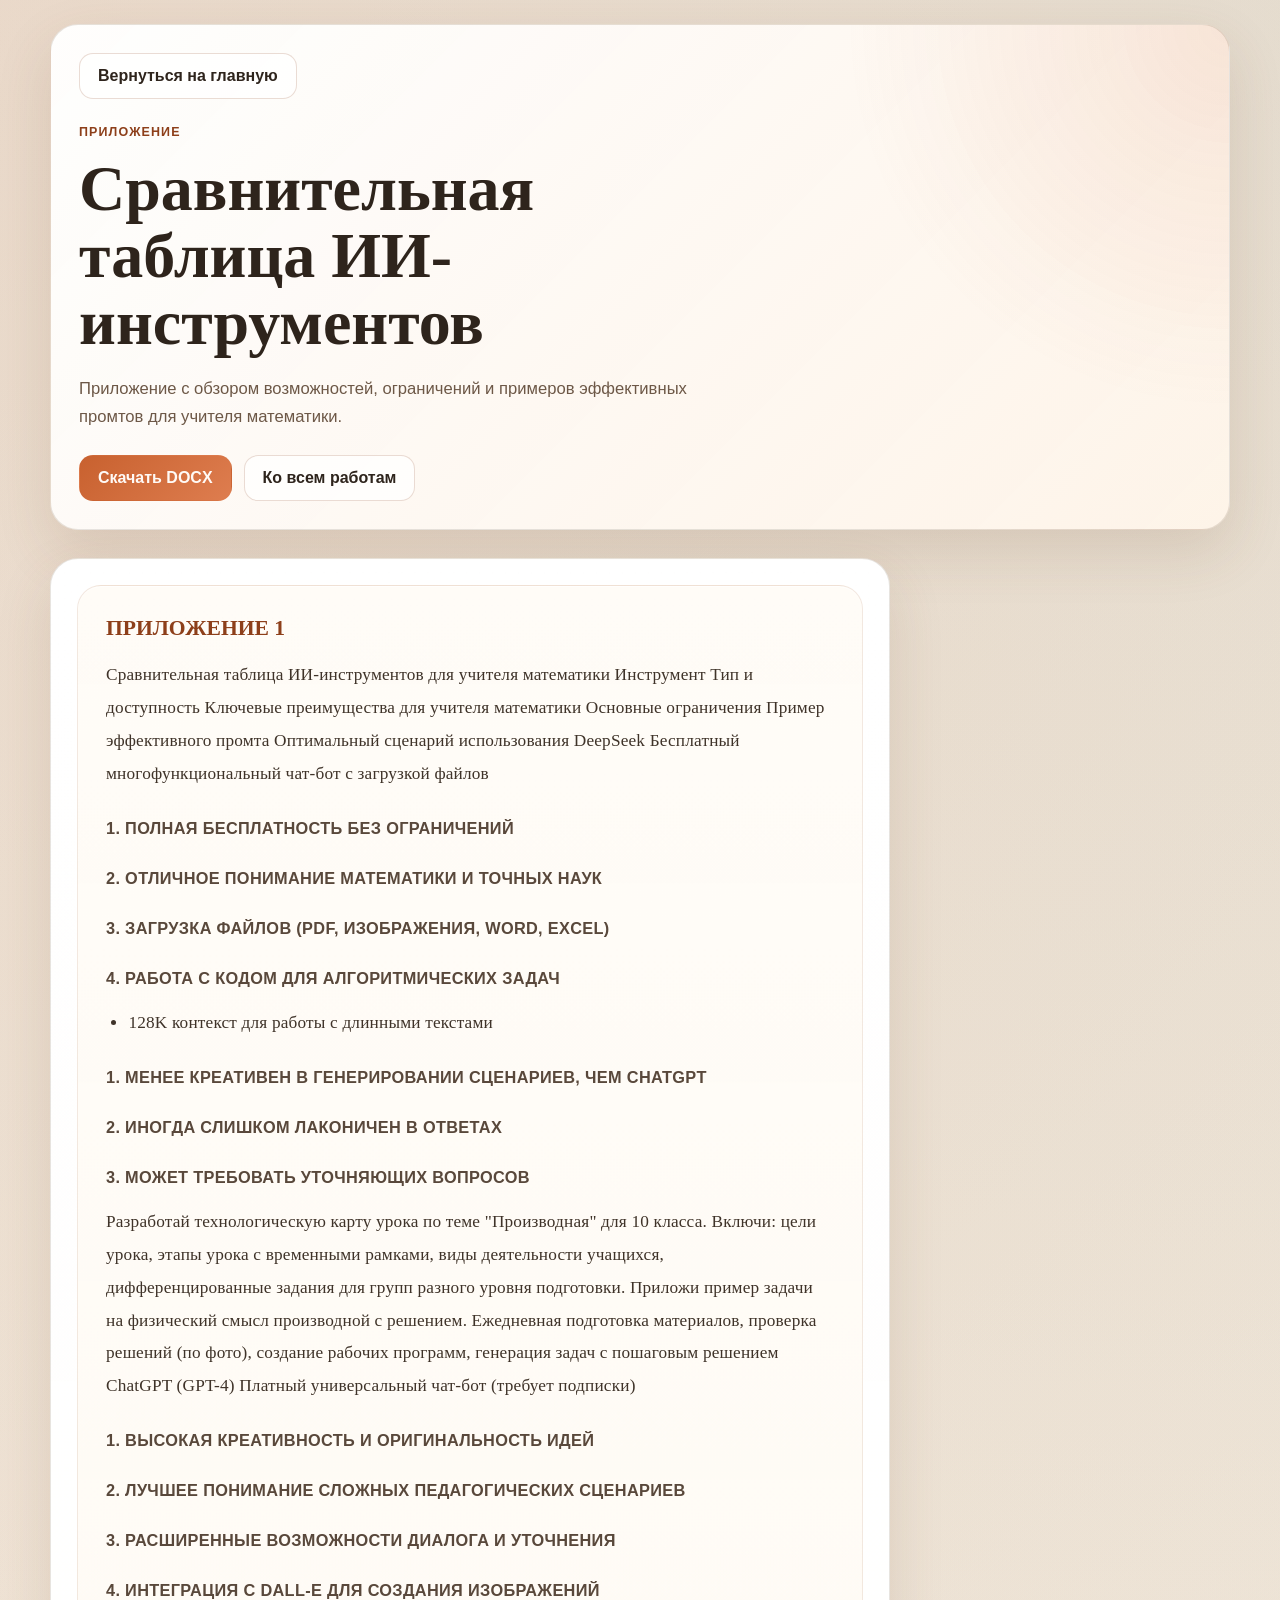
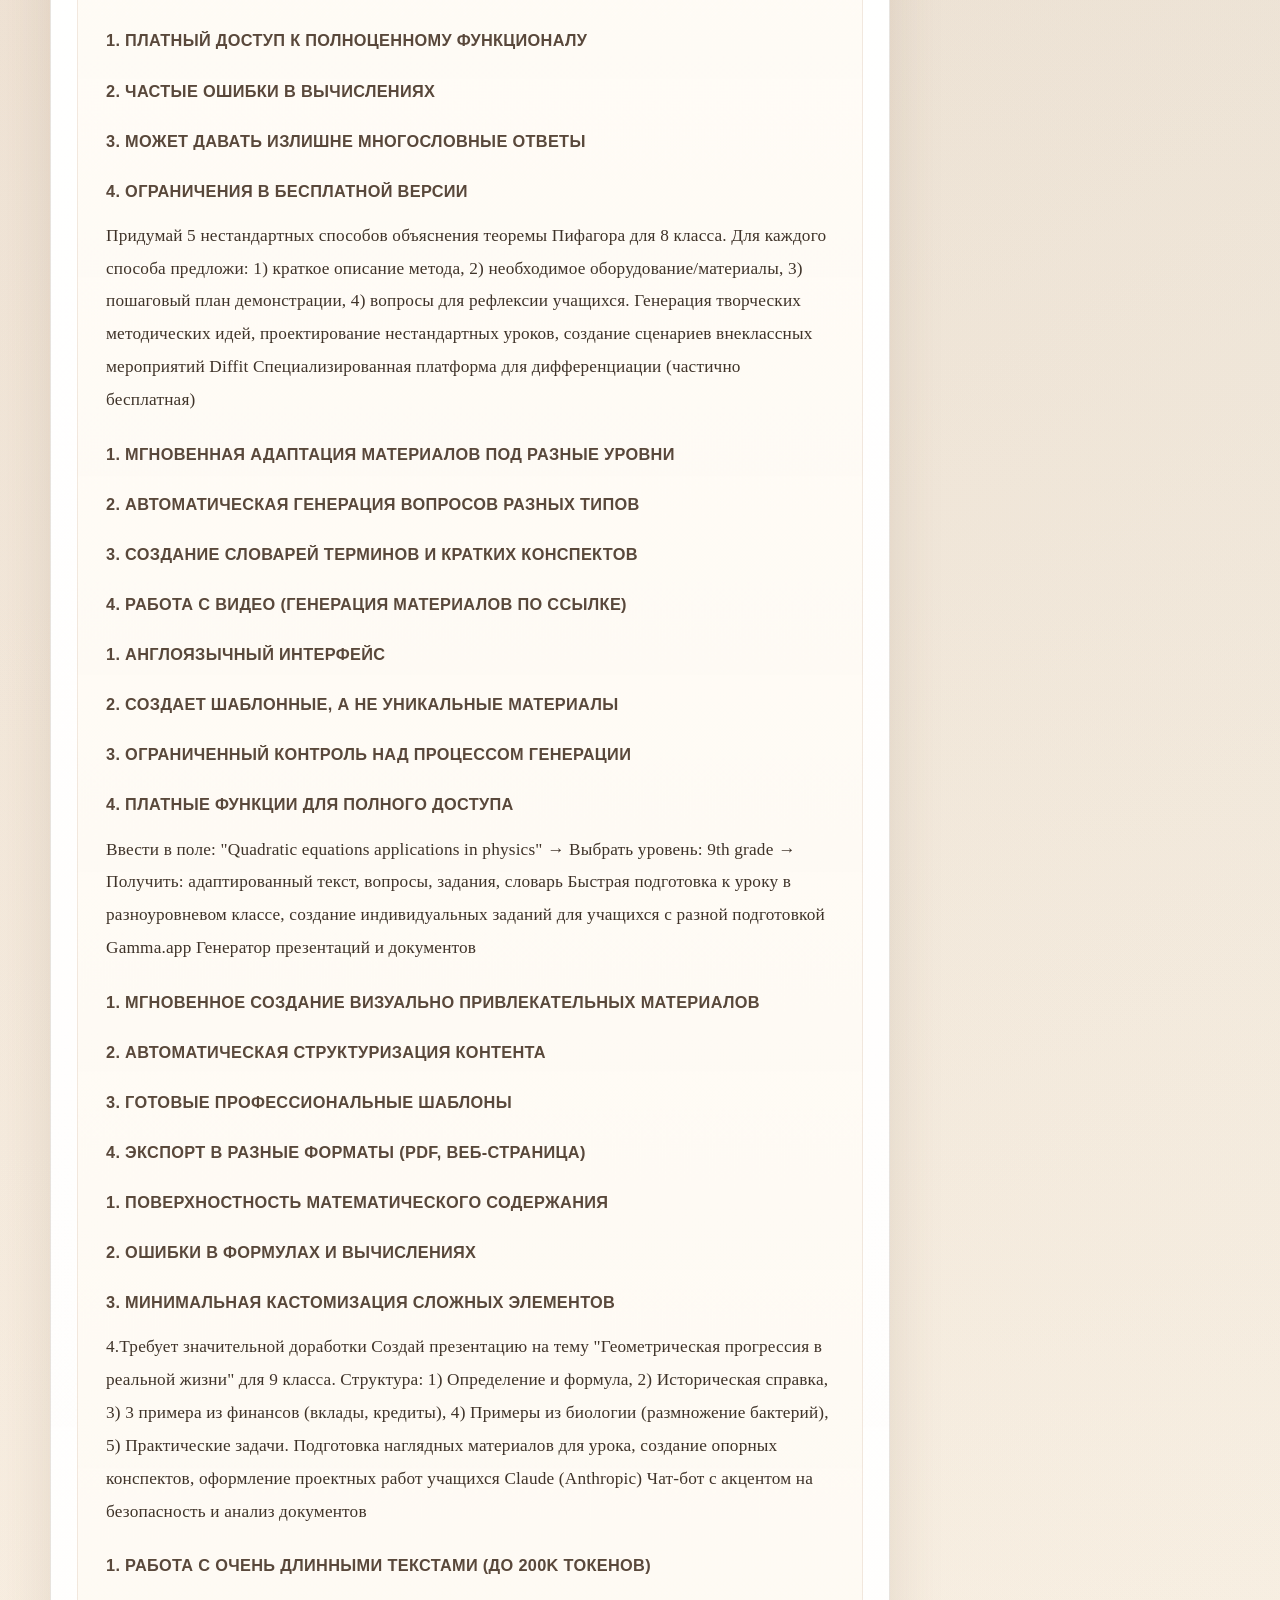
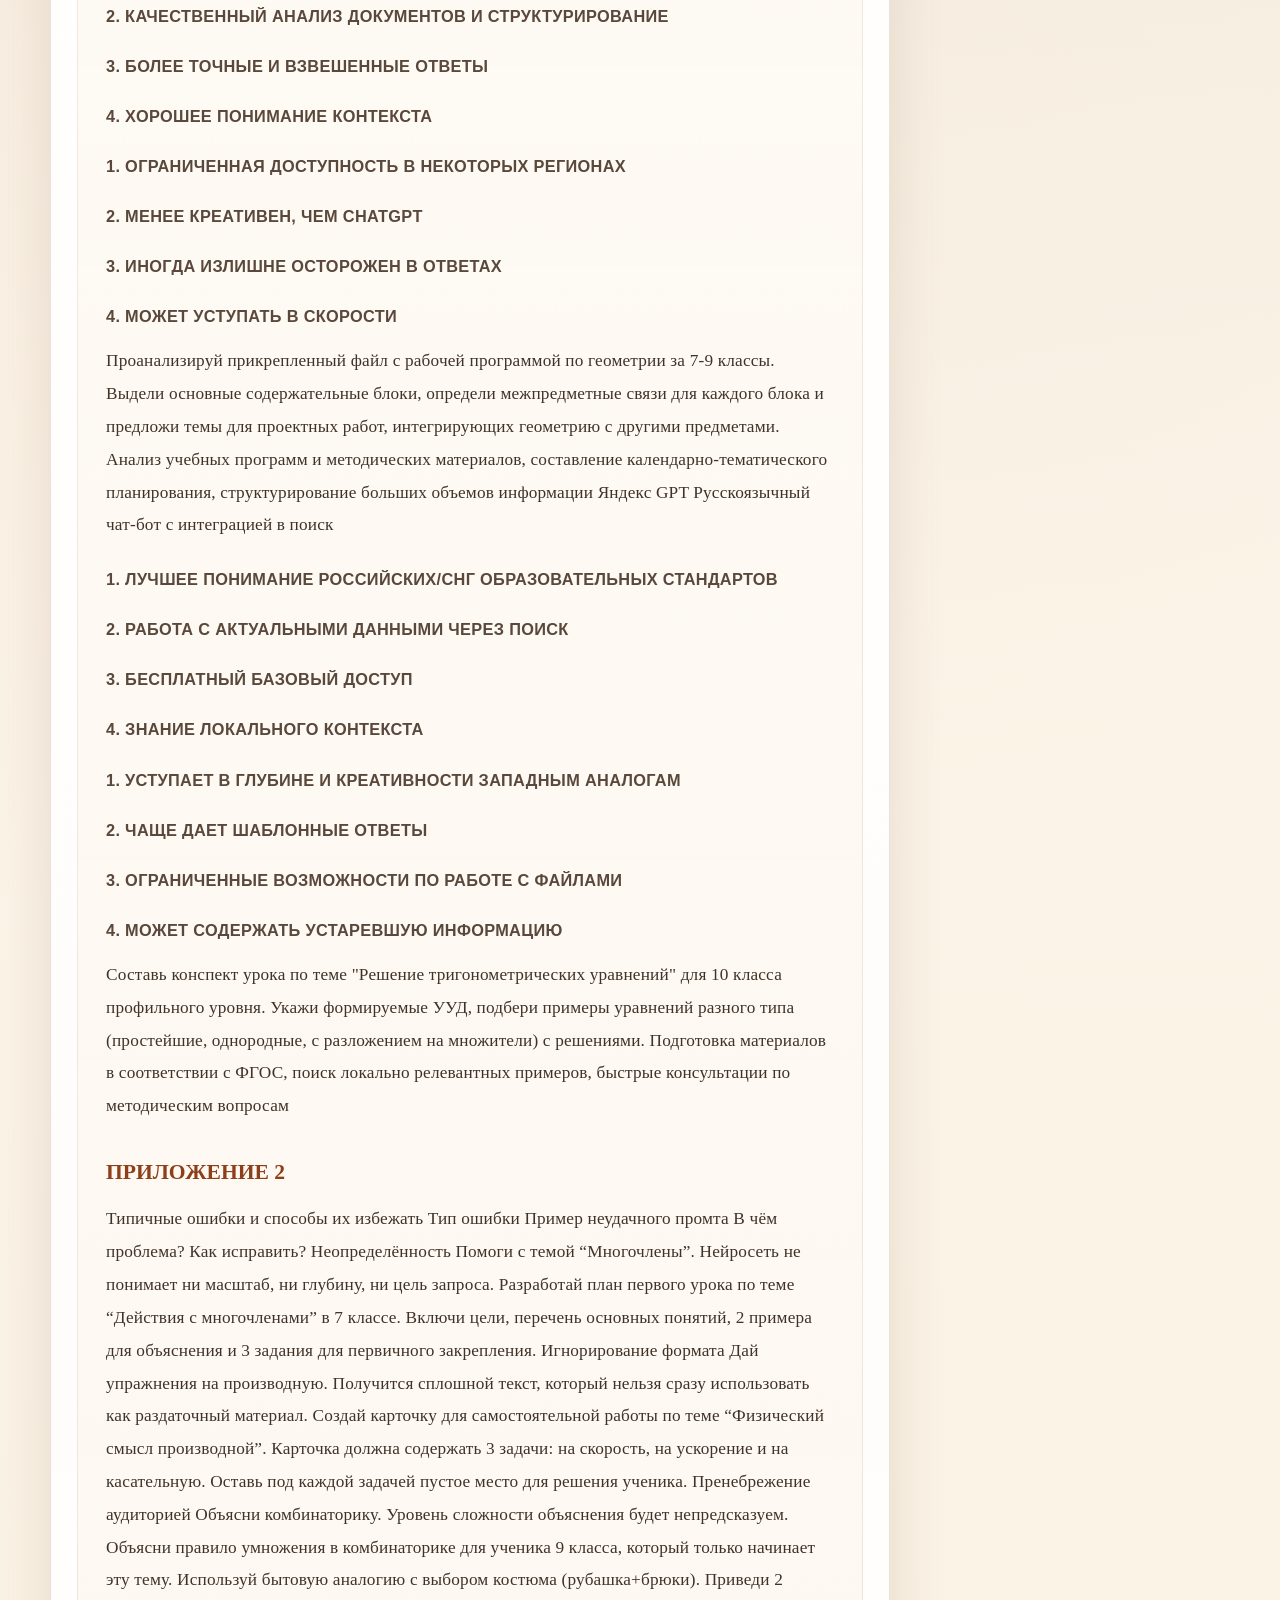
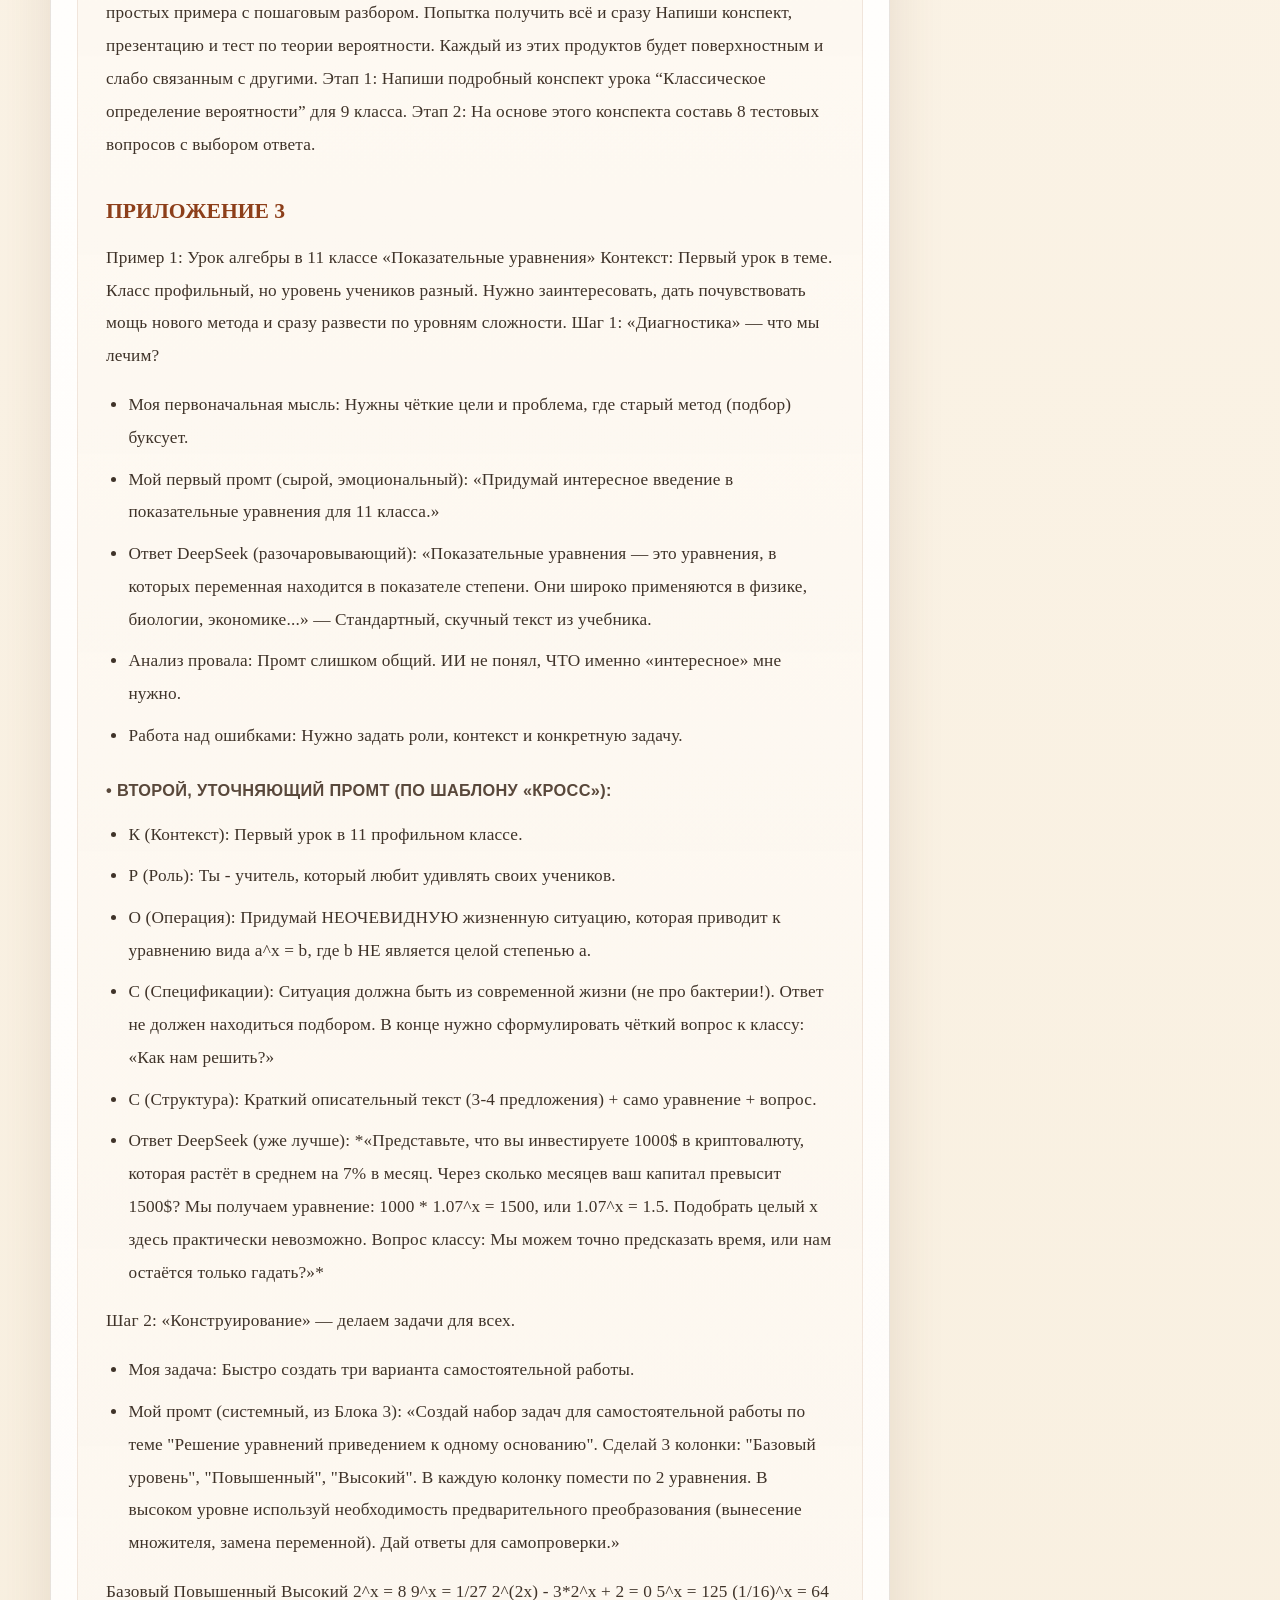
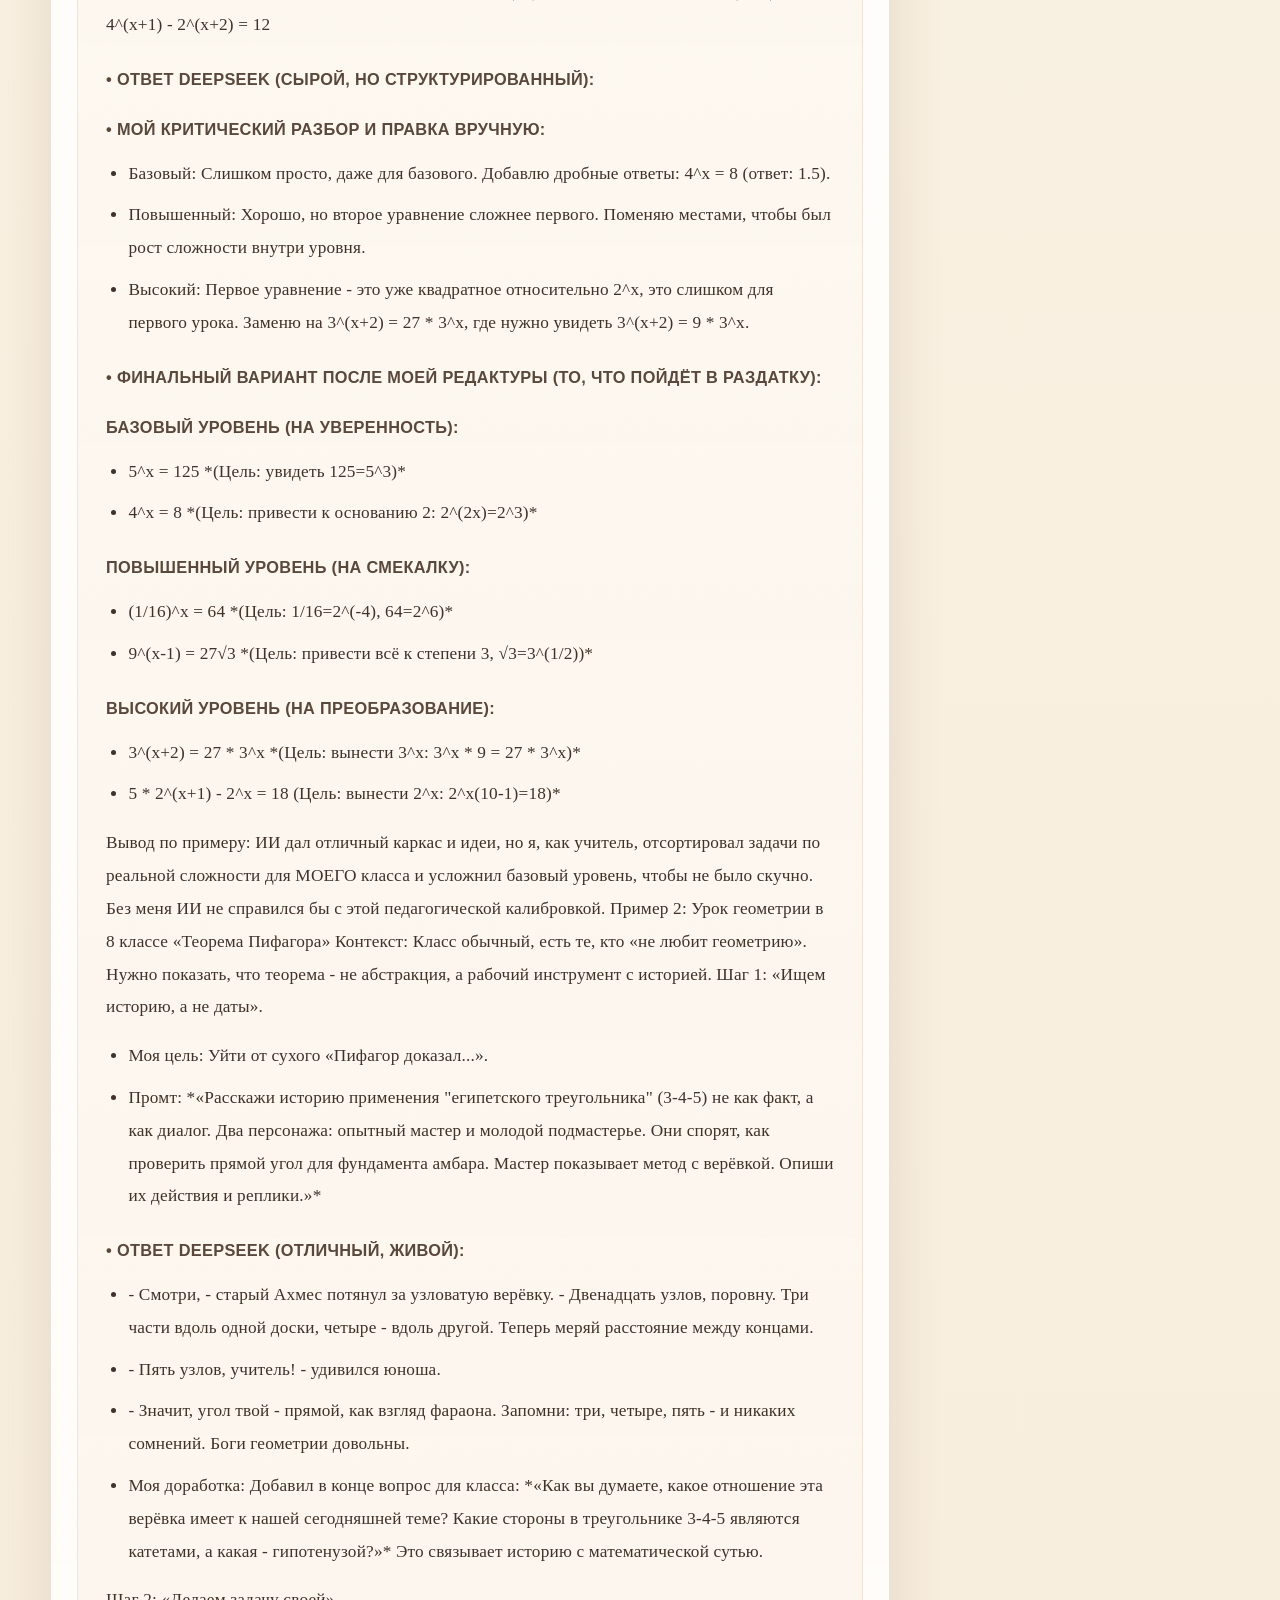
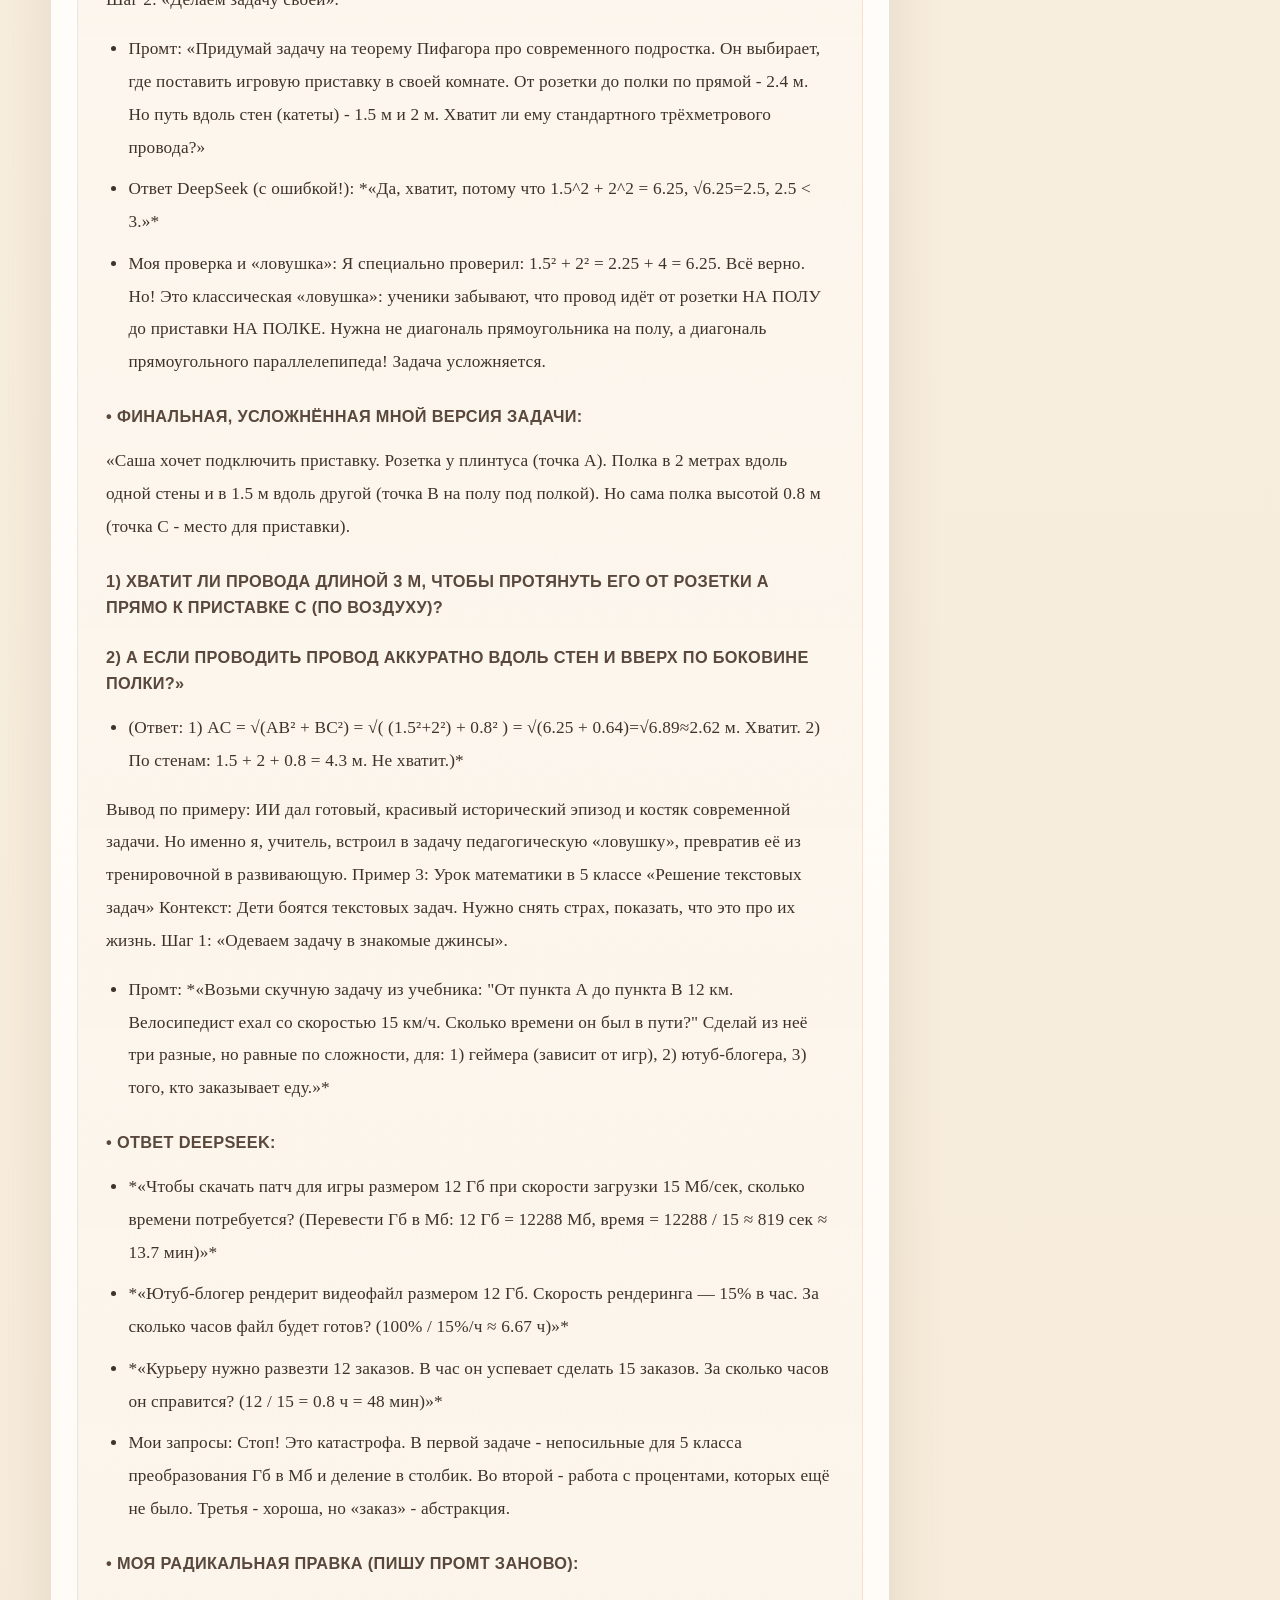
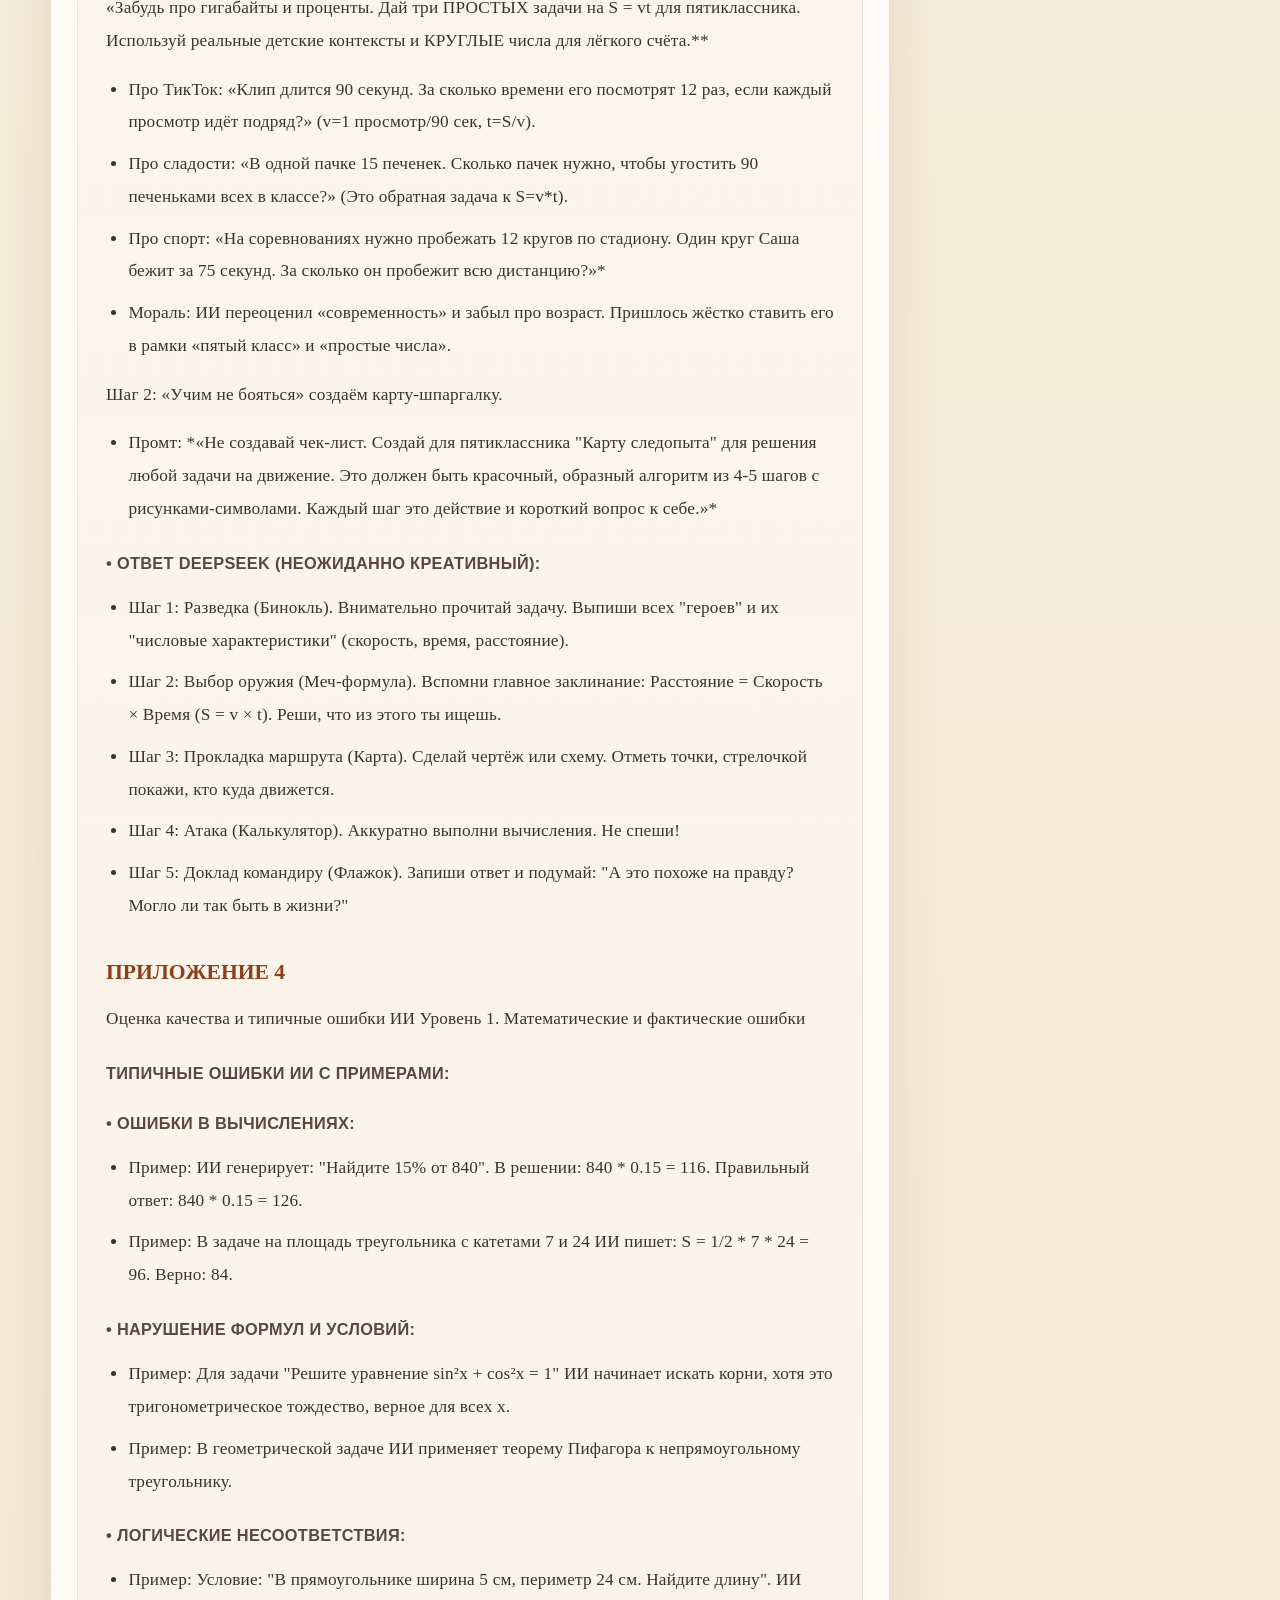
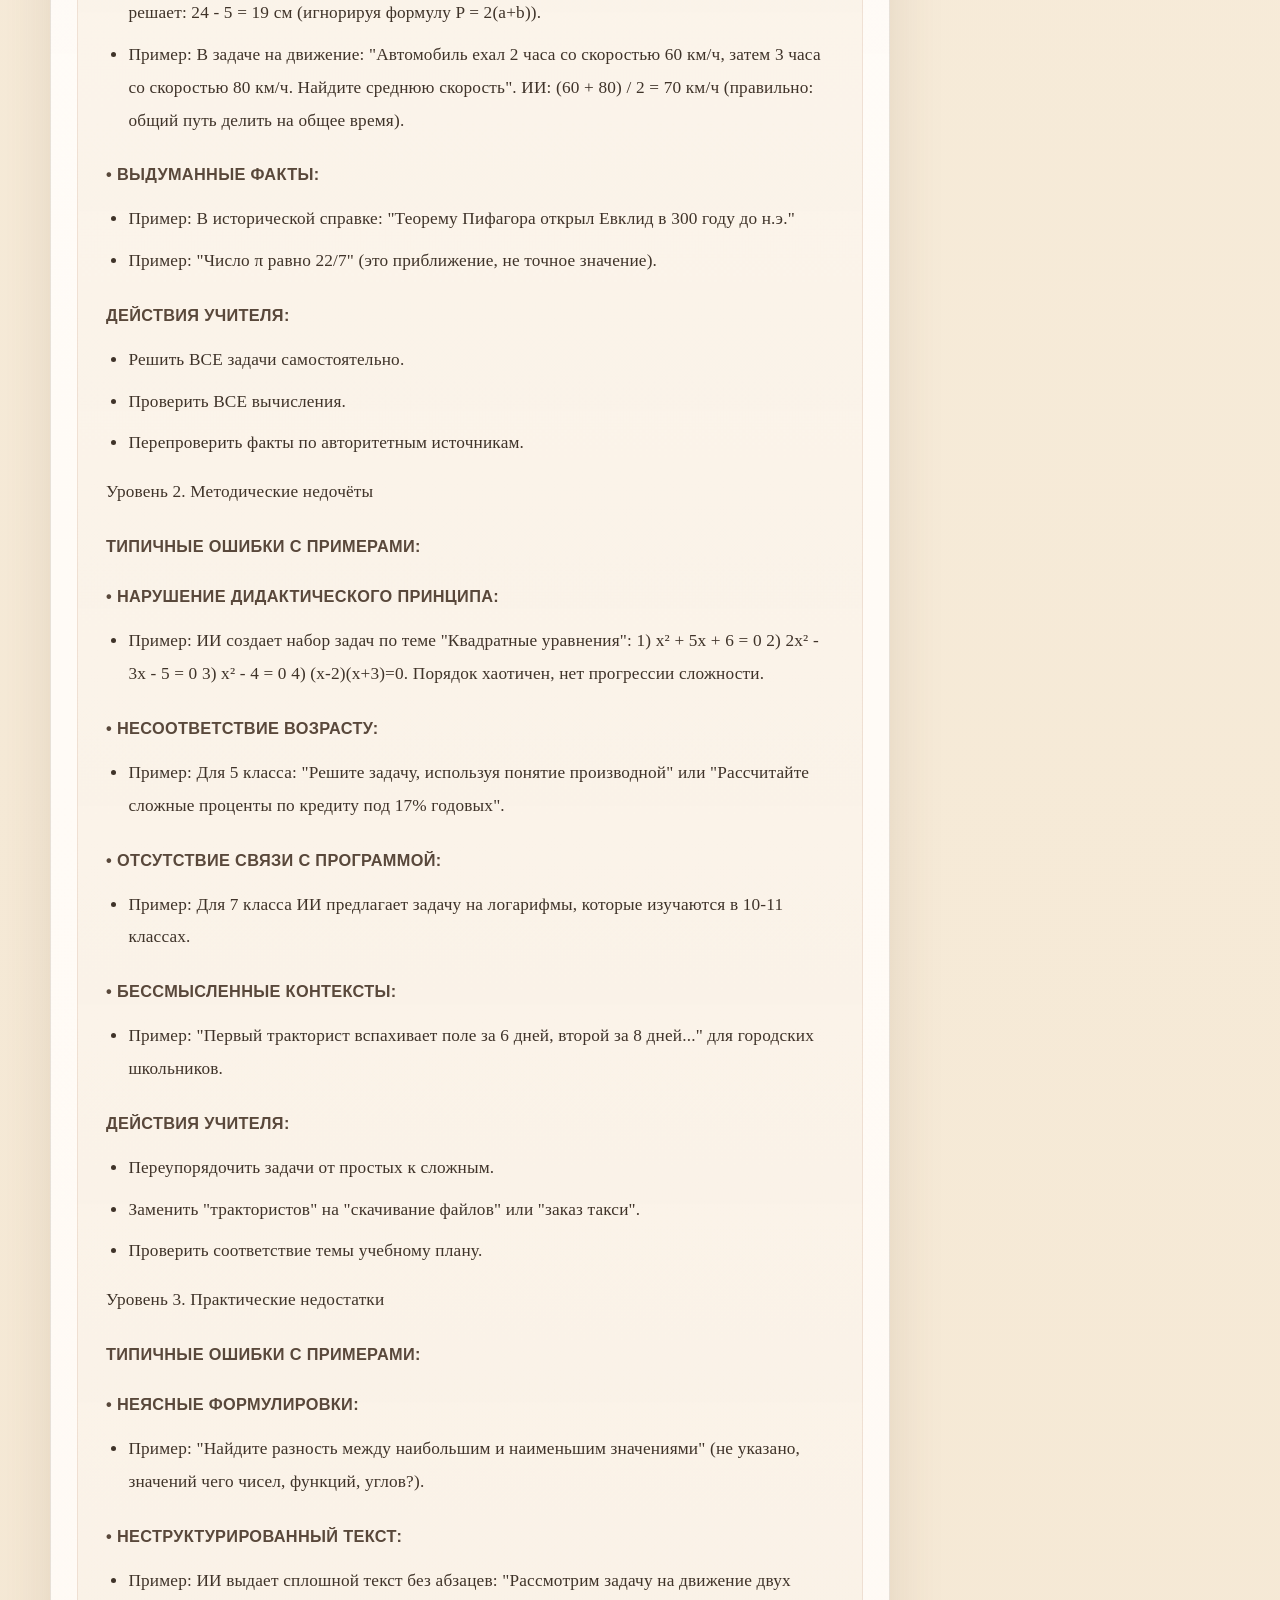
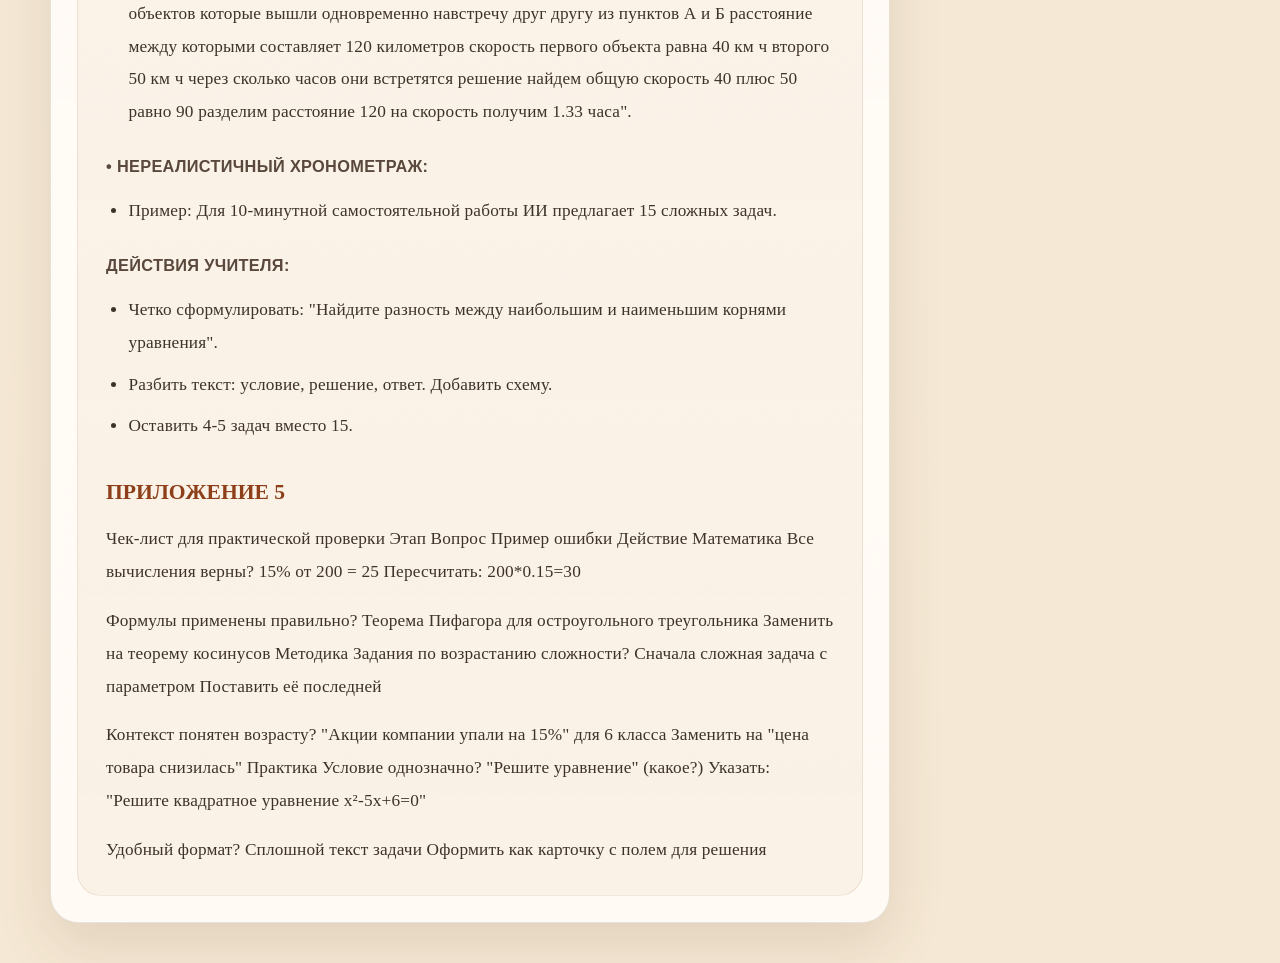
==== commit f4524cce: "Remove viewer section heading" ====
--- a/works/appendix-ai-tools.html
+++ b/works/appendix-ai-tools.html
@@ -24,10 +24,6 @@
 
     <main class="viewer-layout">
       <section class="content-card">
-        <div class="content-card-head">
-          <h2>Текст материала</h2>
-          <p>Содержимое отображается в формате для чтения на сайте.</p>
-        </div>
         <article class="document-content">
         <h3>ПРИЛОЖЕНИЕ 1</h3>
         <p>Сравнительная таблица ИИ-инструментов для учителя математики Инструмент Тип и доступность Ключевые преимущества для учителя математики Основные ограничения Пример эффективного промта Оптимальный сценарий использования DeepSeek Бесплатный многофункциональный чат-бот с загрузкой файлов</p>
